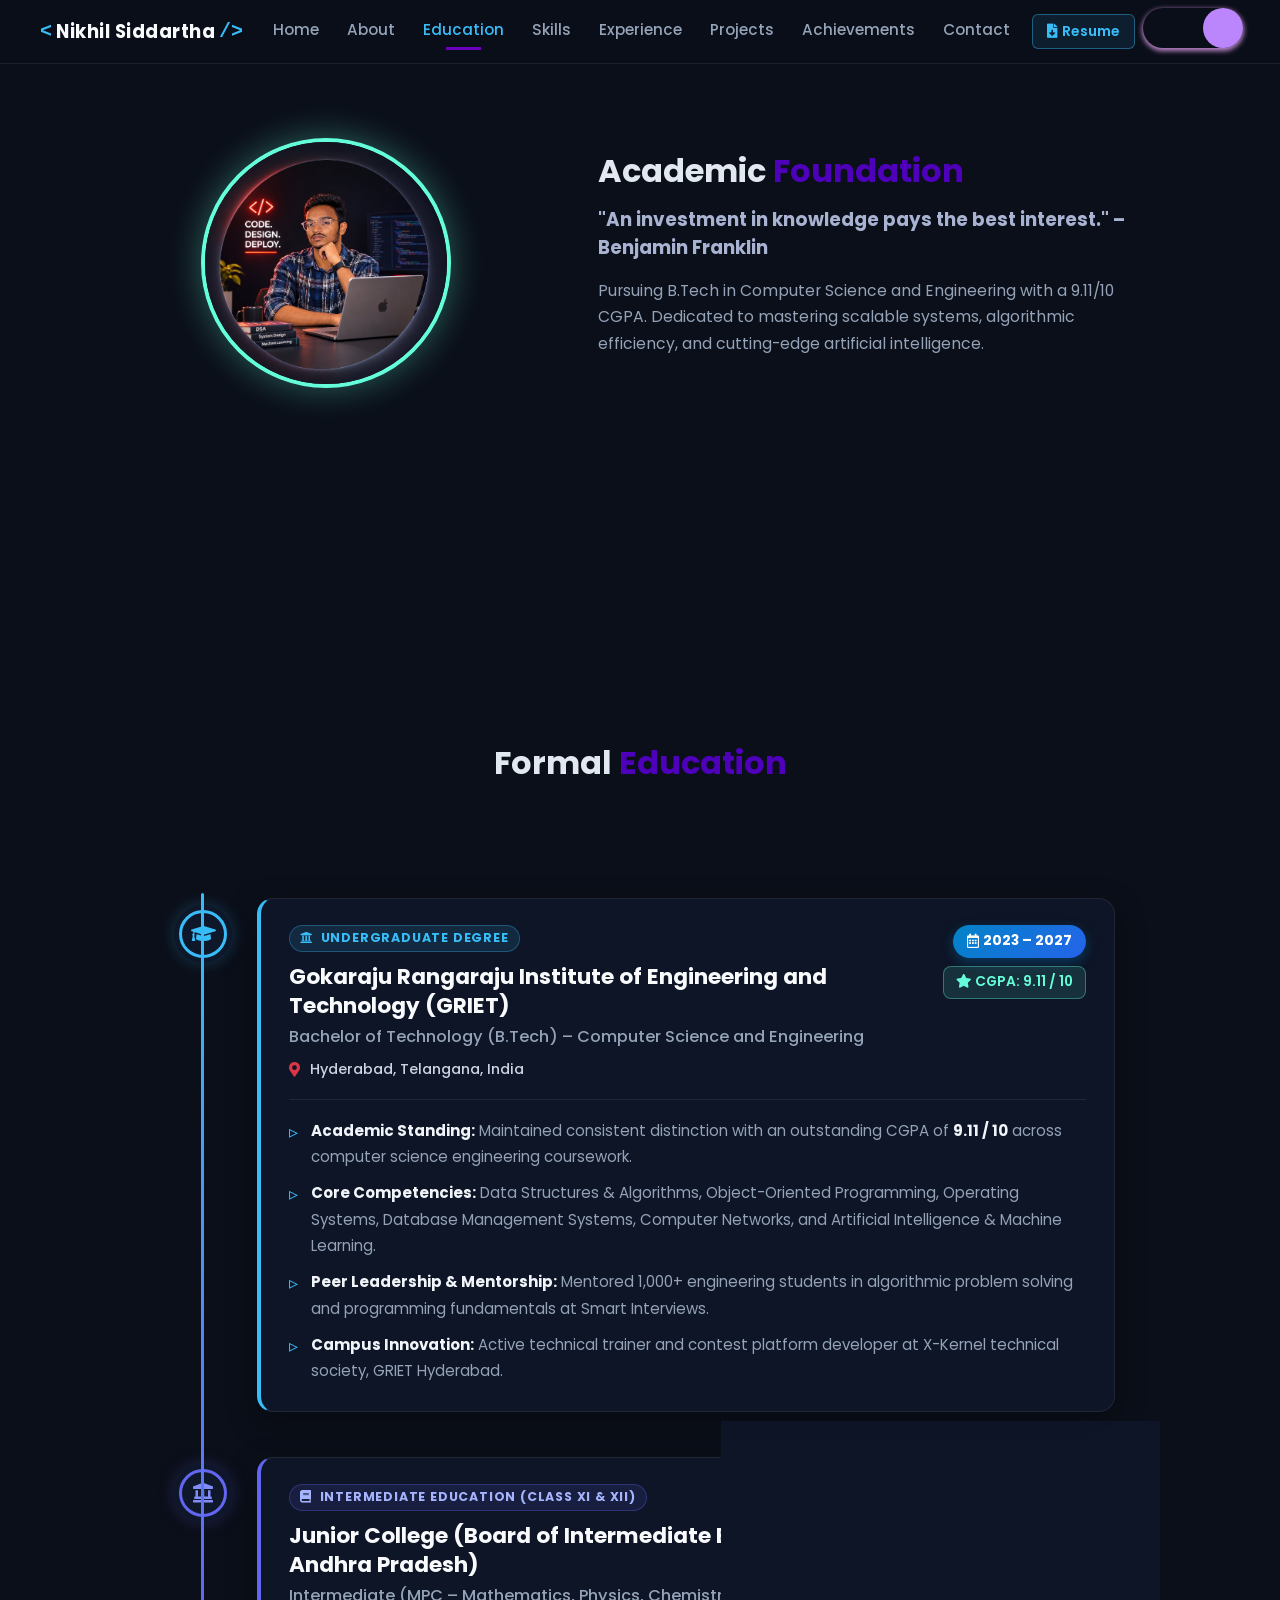
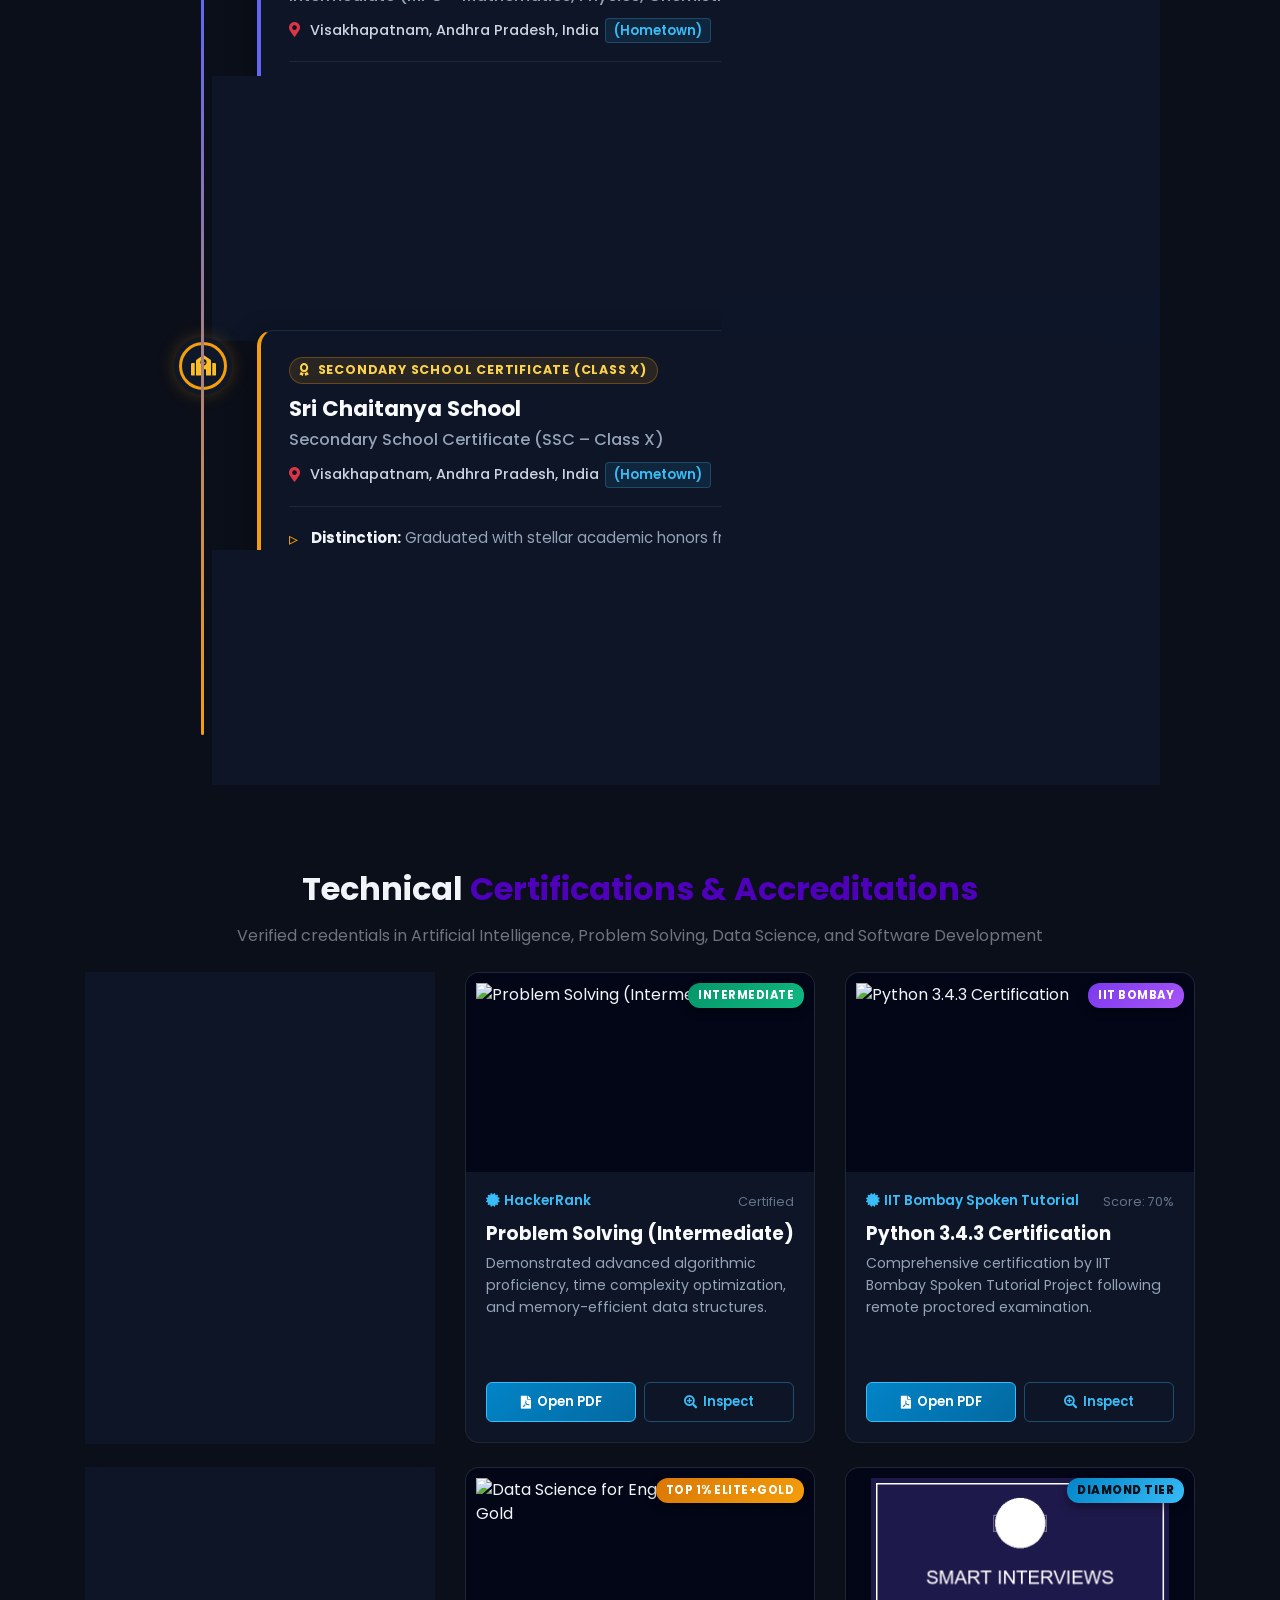
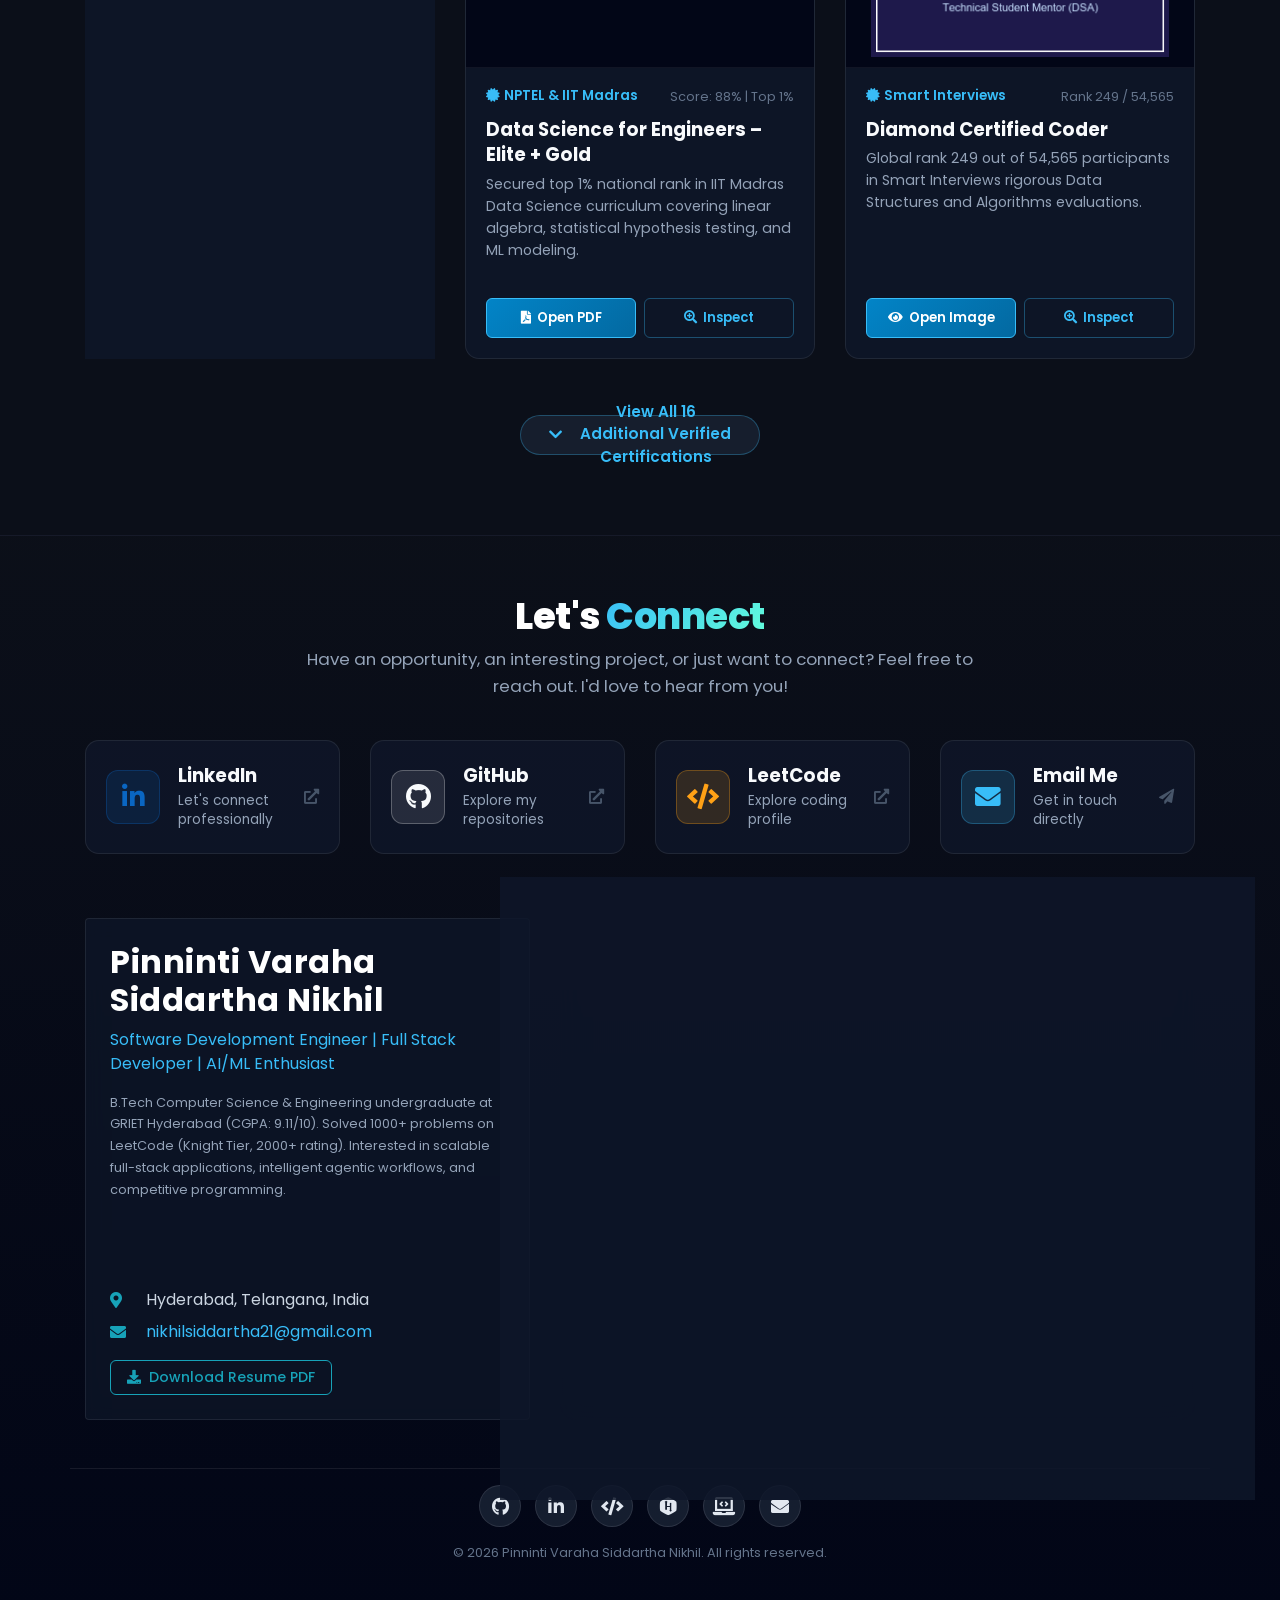
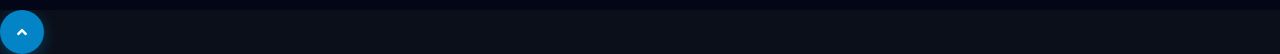
==== education.html @ c98018a6 "Deploy latest portfolio updates: education timeline, certificates, cursor and responsive improvement" ====
<!DOCTYPE html>
<html lang="en" light-mode="dark">

<head>
    <title>Nikhil Siddartha | Education & Certifications</title>
    <meta charset="UTF-8">
    <meta name="viewport" content="width=device-width, initial-scale=1.0">
    <meta name="keywords" content="Nikhil Siddartha, Pinninti Varaha Siddartha Nikhil, GRIET Hyderabad, B.Tech CSE, 9.11 CGPA, Computer Science Engineering, Certifications, Agentic AI, HackerRank" />
    <meta name="description" content="Academic background and technical certifications of Pinninti Varaha Siddartha Nikhil - B.Tech in CSE at GRIET Hyderabad (CGPA 9.11/10) with credentials in Agentic AI, Data Science, and Problem Solving." />

    <!-- Robot.txt -->
    <meta name="robots" content="index,follow" />
    <meta name="Googlebot" content="index,follow" />
    <meta name="AdsBot-Google" content="index,follow" />

    <meta property="og:site_name" content="Nikhil Siddartha Portfolio">
    <meta property="og:title" content="Nikhil Siddartha | Education & Certifications">
    <meta property="og:description" content="B.Tech in CSE from GRIET Hyderabad with 9.11/10 CGPA and verified industry certifications.">
    <meta property="og:type" content="website">

    <meta name="application-name" content="Nikhil Siddartha Portfolio" />
    <meta name="apple-mobile-web-app-title" content="Nikhil Siddartha" />
    <link rel="stylesheet" href="https://maxcdn.bootstrapcdn.com/bootstrap/4.5.0/css/bootstrap.min.css" />

    <!--For Dark/Light mode Toggle-->
    <script src="https://code.iconify.design/1/1.0.4/iconify.min.js"></script>

    <link href="https://fonts.googleapis.com/css2?family=Poppins:wght@300;400;500;600;700&display=swap" rel="stylesheet">
    <link rel="stylesheet" href="https://cdnjs.cloudflare.com/ajax/libs/animate.css/4.0.0/animate.min.css" />
    <link href="https://unpkg.com/aos@2.3.1/dist/aos.css" rel="stylesheet">
    <link rel="stylesheet" href="assets/css/hover-min.css">
    <script src="https://code.iconify.design/1/1.0.7/iconify.min.js"></script>
    <link rel="stylesheet" href="assets/css/preloader.css">
    <link rel="stylesheet" href="assets/css/education.css" />
    <link rel="stylesheet" href="assets/css/achievements-certifications.css" />
    <link rel="stylesheet" href="assets/css/contact.css">
    <link rel="stylesheet" type="text/css" href="assets/css/style.css" />
    <link rel="stylesheet" href="assets/css/cursor.css">
    <link rel="stylesheet" href="https://cdnjs.cloudflare.com/ajax/libs/font-awesome/5.15.1/css/all.min.css" />
    <link id='favicon' rel="shortcut icon" href="assets/images/favicon.png" type="image/x-png">
    <script defer src="./assets/js/dynamicTitle.js"></script>
</head>

<body class="no-scroll-preload">
    <!-- loader -->
    <div class="loader-container">
        <div class="atom">
            <div class="electron"></div>
            <div class="electron-alpha"></div>
            <div class="electron-omega"></div>
        </div>
    </div>

    <!--Dynamic Nav Bar via assets/js/config.js"></script>
    <script src="assets/js/app.js-->

    <!--Header Section-->
    <div class="container pt-5" style="width: 100%; min-height: 80%;">
        <section style="height: auto; min-height: 70vh; padding-top: 4rem;">
            <div class="container-fluid px-3 pt-4">
                <div class="row align-items-center mx-auto">
                    <div class="godown col-md-5 text-center mb-4 mb-md-0">
                        <img src="assets/images/nikhil_profile.jpg" alt="Nikhil Siddartha" style="width: 250px; height: 250px; object-fit: cover; border-radius: 50%; border: 4px solid #64ffda; box-shadow: 0 0 35px rgba(100, 255, 218, 0.35);">
                    </div>
                    <div class="px-md-5 p-3 col-md-7 d-flex flex-column align-items-center align-items-md-start justify-content-center animate__animated animate__zoomIn animate__delay-1s">
                        <h2 class="dropdown1 main-heading mb-0 education_head">Academic <span class="edu_background">Foundation</span></h2>
                        <p class="dropdown2 pre-heading font-weight-bolder animate__animated animate__fadeInUp animate__delay-2s mt-3" style="color: #a8b2d1; font-size: 1.15rem;">
                            "An investment in knowledge pays the best interest." – Benjamin Franklin
                        </p>
                        <p style="color: #94a3b8; font-size: 0.98rem; line-height: 1.7;">
                            Pursuing B.Tech in Computer Science and Engineering with a 9.11/10 CGPA. Dedicated to mastering scalable systems, algorithmic efficiency, and cutting-edge artificial intelligence.
                        </p>
                    </div>
                </div>
            </div>
        </section>
    </div>

    <!-- Education Section  -->
    <section class="s2 pt-4">
        <div class="container-sm edSection">
            <div class="container text-center mb-5">
                <h1 class="head" data-aos="fade-up" data-aos-delay="200">Formal <span class="edu_background">Education</span></h1>
            </div>
        </div>
    </section>

    <!--Education Timeline-->
    <section class="timeline-section-clean py-5">
        <div class="container">
            <div class="timeline-wrapper">

                <!-- Timeline Item 1: Undergraduate Education (GRIET) -->
                <div class="edu-timeline-card js--fadeInLeft" data-aos="fade-up" data-aos-delay="100">
                    <div class="edu-card-icon-node">
                        <i class="fas fa-graduation-cap"></i>
                    </div>
                    <div class="edu-card-box border-griet">
                        <div class="edu-card-header">
                            <div class="edu-institution-info">
                                <span class="edu-category-tag tag-btech"><i class="fas fa-university mr-1"></i> Undergraduate Degree</span>
                                <h3 class="edu-institution-title">Gokaraju Rangaraju Institute of Engineering and Technology (GRIET)</h3>
                                <h5 class="edu-degree-title">Bachelor of Technology (B.Tech) – Computer Science and Engineering</h5>
                                <div class="edu-location-meta">
                                    <i class="fas fa-map-marker-alt text-danger mr-1"></i> Hyderabad, Telangana, India
                                </div>
                            </div>
                            <div class="edu-badge-date-group">
                                <span class="edu-date-pill date-btech"><i class="far fa-calendar-alt mr-1"></i> 2023 – 2027</span>
                                <span class="edu-metric-pill metric-cgpa"><i class="fas fa-star mr-1"></i> CGPA: 9.11 / 10</span>
                            </div>
                        </div>
                        <div class="edu-card-body">
                            <ul class="edu-bullets">
                                <li><strong>Academic Standing:</strong> Maintained consistent distinction with an outstanding CGPA of <strong>9.11 / 10</strong> across computer science engineering coursework.</li>
                                <li><strong>Core Competencies:</strong> Data Structures & Algorithms, Object-Oriented Programming, Operating Systems, Database Management Systems, Computer Networks, and Artificial Intelligence & Machine Learning.</li>
                                <li><strong>Peer Leadership & Mentorship:</strong> Mentored 1,000+ engineering students in algorithmic problem solving and programming fundamentals at Smart Interviews.</li>
                                <li><strong>Campus Innovation:</strong> Active technical trainer and contest platform developer at X-Kernel technical society, GRIET Hyderabad.</li>
                            </ul>
                        </div>
                    </div>
                </div>

                <!-- Timeline Item 2: Intermediate Education (MPC) -->
                <div class="edu-timeline-card js--fadeInRight" data-aos="fade-up" data-aos-delay="200">
                    <div class="edu-card-icon-node node-inter">
                        <i class="fas fa-landmark"></i>
                    </div>
                    <div class="edu-card-box border-inter">
                        <div class="edu-card-header">
                            <div class="edu-institution-info">
                                <span class="edu-category-tag tag-inter"><i class="fas fa-book mr-1"></i> Intermediate Education (Class XI & XII)</span>
                                <h3 class="edu-institution-title">Junior College (Board of Intermediate Education, Andhra Pradesh)</h3>
                                <h5 class="edu-degree-title">Intermediate (MPC – Mathematics, Physics, Chemistry)</h5>
                                <div class="edu-location-meta">
                                    <i class="fas fa-map-marker-alt text-danger mr-1"></i> Visakhapatnam, Andhra Pradesh, India <span class="hometown-tag">(Hometown)</span>
                                </div>
                            </div>
                            <div class="edu-badge-date-group">
                                <span class="edu-date-pill date-inter"><i class="far fa-calendar-alt mr-1"></i> 2021 – 2023</span>
                                <span class="edu-metric-pill metric-marks"><i class="fas fa-award mr-1"></i> Marks: 972 / 1000 (97.2%)</span>
                                <span class="edu-metric-pill metric-eamcet"><i class="fas fa-medal mr-1"></i> EAMCET Rank: 5757</span>
                            </div>
                        </div>
                        <div class="edu-card-body">
                            <ul class="edu-bullets">
                                <li><strong>Academic Excellence:</strong> Secured an exceptional score of <strong>972 / 1000 (97.2%)</strong> in the MPC stream under the Board of Intermediate Education, Andhra Pradesh in Visakhapatnam.</li>
                                <li><strong>Competitive Entrance Rank:</strong> Achieved an outstanding statewide entrance rank of <strong>5757 in EAMCET</strong> among hundreds of thousands of engineering aspirants.</li>
                                <li><strong>Analytical Foundation:</strong> Rigorous mastery of advanced differential & integral calculus, coordinate geometry, classical mechanics, and electromagnetism.</li>
                            </ul>
                        </div>
                    </div>
                </div>

                <!-- Timeline Item 3: Secondary Education (Sri Chaitanya School) -->
                <div class="edu-timeline-card js--fadeInLeft" data-aos="fade-up" data-aos-delay="300">
                    <div class="edu-card-icon-node node-ssc">
                        <i class="fas fa-school"></i>
                    </div>
                    <div class="edu-card-box border-ssc">
                        <div class="edu-card-header">
                            <div class="edu-institution-info">
                                <span class="edu-category-tag tag-ssc"><i class="fas fa-award mr-1"></i> Secondary School Certificate (Class X)</span>
                                <h3 class="edu-institution-title">Sri Chaitanya School</h3>
                                <h5 class="edu-degree-title">Secondary School Certificate (SSC – Class X)</h5>
                                <div class="edu-location-meta">
                                    <i class="fas fa-map-marker-alt text-danger mr-1"></i> Visakhapatnam, Andhra Pradesh, India <span class="hometown-tag">(Hometown)</span>
                                </div>
                            </div>
                            <div class="edu-badge-date-group">
                                <span class="edu-date-pill date-ssc"><i class="far fa-calendar-alt mr-1"></i> 2020 – 2021</span>
                                <span class="edu-metric-pill metric-ssc"><i class="fas fa-star mr-1"></i> Marks: 597 / 600 (99.5%)</span>
                            </div>
                        </div>
                        <div class="edu-card-body">
                            <ul class="edu-bullets">
                                <li><strong>Distinction:</strong> Graduated with stellar academic honors from Sri Chaitanya School in Visakhapatnam, securing <strong>597 / 600 (99.5%)</strong>.</li>
                                <li><strong>Foundational Training:</strong> Built an early foundation in analytical problem-solving, advanced mathematics, physics, and science competitions.</li>
                                <li><strong>Co-curriculars:</strong> Active participation in mathematics talent tests, school science exhibitions, and academic quizzes.</li>
                            </ul>
                        </div>
                    </div>
                </div>

            </div>
        </div>
    </section>

    <!--Verified Certifications & Accreditations Section-->
    <div id="mooc" class="container pt-5 pb-5 achievements-certifications-wrapper">
        <h2 class="text-center pb-2 pt-4 font-weight-bold" data-aos="fade-up" data-aos-delay="200" style="color: #f1f5f9;">
            Technical <span class="edu_background">Certifications & Accreditations</span>
        </h2>
        <p class="text-center text-muted mb-4" data-aos="fade-up" data-aos-delay="300">
            Verified credentials in Artificial Intelligence, Problem Solving, Data Science, and Software Development
        </p>

        <!-- Featured 6 Certifications Grid -->
        <div class="row" id="featuredCertificationsGrid">
            <!-- Dynamically populated from assets/js/achievements-certifications.js -->
        </div>

        <!-- Additional Certifications Expandable Section -->
        <section id="additionalCertificationsSection" class="mt-4">
            <div class="expandable-toggle-wrapper">
                <button type="button" id="toggleAdditionalCertsBtn" class="btn-toggle-expand" onclick="toggleAdditionalCerts()">
                    <i class="fas fa-chevron-down mr-2"></i> View All 16 Additional Verified Certifications
                </button>
            </div>

            <div id="additionalCertsCollapse" class="additional-certs-collapse">
                <div class="row pt-3" id="additionalCertificationsGrid">
                    <!-- Dynamically populated from assets/js/achievements-certifications.js -->
                </div>
            </div>
        </section>
    </div>

    <!-- Certificate Inspection Modal Lightbox -->
    <div id="certInspectionModal" class="cert-modal-backdrop" role="dialog" aria-modal="true" aria-labelledby="certModalTitle">
        <div class="cert-modal-box">
            <div class="cert-modal-header">
                <h5 id="certModalTitle">Certificate Inspection</h5>
                <button type="button" class="cert-modal-close" onclick="closeCertModal()" aria-label="Close modal">&times;</button>
            </div>
            <div class="cert-modal-body">
                <img id="certModalImage" src="" alt="Certificate Preview">
            </div>
            <div class="cert-modal-footer">
                <span id="certModalMeta" class="cert-modal-footer-meta">High-Resolution Document</span>
                <div class="d-flex" style="gap: 10px;">
                    <a id="certModalNewTabBtn" href="" target="_blank" rel="noopener noreferrer" class="btn btn-sm btn-outline-info font-weight-bold" style="border-radius: 6px;">
                        <i class="fas fa-external-link-alt mr-1"></i> Open Original in New Tab
                    </a>
                    <a id="certModalDownloadBtn" href="" class="btn btn-sm btn-info font-weight-bold" style="border-radius: 6px; background: #0284c7; border: none;">
                        <i class="fas fa-download mr-1"></i> Download Original
                    </a>
                </div>
            </div>
        </div>
    </div>

    <!--Cursor-->
    <div class="cursor-dot-outline"></div>
    <div class="cursor-dot"></div>
    <!-- Dynamic footer section via assets/js/config.js"></script>
    <script src="assets/js/app.js -->

    <!-- Scripts -->
    <script src="https://code.jquery.com/jquery-3.5.1.min.js" crossorigin="anonymous"></script>
    <script src="assets/js/config.js"></script>
    <script src="assets/js/app.js"></script>
    <script src="assets/js/cursor.js"></script>
    <script src="https://cdnjs.cloudflare.com/ajax/libs/popper.js/1.12.9/umd/popper.min.js" crossorigin="anonymous"></script>
    <script src="https://maxcdn.bootstrapcdn.com/bootstrap/4.0.0/js/bootstrap.min.js" crossorigin="anonymous"></script>
    <script src="https://unpkg.com/aos@2.3.1/dist/aos.js"></script>
    <script src="https://unpkg.com/scrollreveal"></script>
    <script type="text/javascript" src="./assets/js/education.js"></script>
    <script type="text/javascript" src="./assets/js/achievements-certifications.js"></script>
</body>

</html>
---- assets/css/preloader.css ----
/* preloader */
.no-scroll-preload {
    overflow: hidden;
    height: auto;
}

:root {
    --atom-size: 400px;
    --atom-color-hex: #0d00ff;
    --atom-color-rgb: 217,217,217;
    --nucleus-size: calc(var(--atom-size) / 5);
    --electron-color-hex: #36C5F0;
    --electron-size : calc(var(--atom-size) / 25);
    --electron-orbit-size : calc(var(--atom-size) / 2.5);
    --electron-speed : 1.2s;
    --electron-speed-alpha : 1s;
    --electron-speed-omega : .8s;
}

.loader-container {
  position: fixed;
  top: 0;
  left: 0;
  background-color: #202124;
  height: 100%;
  width: 100%;
  display: flex;
  justify-content: center;
  align-items: center;
  z-index: 999999;
  color: white;
}

/* Atom */
.atom {
  position: relative;
  justify-content: center;
  align-items: center;
  width: var(--atom-size);
  height: var(--atom-size);
  animation: 8s atom infinite cubic-bezier(1, .25, 0, .75);
}
@keyframes atom{
  0% {    
    transform: rotate(0deg) scale(1); 
  }
  12.5% { 
    transform: rotate(-45deg) scale(.9); 
  }
  25% {   
    transform: rotate(-90deg) scale(1); 
  }
  37.5% { 
    transform: rotate(-135deg) scale(.9); 
  }
  50% {   
    transform: rotate(-180deg) scale(1); 
  }
  62.5% { 
    transform: rotate(-225deg) scale(.9); 
  }
  75% {   
    transform: rotate(-270deg) scale(1); 
  }
  87.5% { 
    transform: rotate(-315deg) scale(.9); 
  }
  100% {  
    transform: rotate(-360deg) scale(1); 
  }
}

/* Nucleus */
.atom::before {
    content: '';
    display: block;
    position: absolute;
    top: 50%;
    left: 50%;
    width: var(--nucleus-size);
    height: var(--nucleus-size);
    margin-top: calc(var(--nucleus-size) / -2);
    margin-left: calc(var(--nucleus-size) / -2);
    background: var(--electron-color-hex); /* var(--atom-color-hex); */
    border-radius: 100%;
    box-shadow: 0 0 3px 0 var(--atom-color-hex);
    animation: 3s nucleus infinite cubic-bezier(.65, 0, .35, 1);
}
@keyframes nucleus {
    0% { transform: scale(1); }
    25% { transform: scale(.9); }
    50% { transform: scale(1); }
    75% { transform: scale(.85); }
    100% { transform: scale(1); }
}

/* Electron Orbit */
.atom > [class^="electron"] {
    border-top: solid rgba(var(--atom-color-rgb), .5) 1px;
    border-right: solid rgba(var(--atom-color-rgb), .35) 2px;
    border-bottom: solid rgba(var(--atom-color-rgb), .2) 4px;
    border-left: solid rgba(var(--atom-color-rgb), 0) 2px;
    border-radius: 100%;
    width: 100%;
    height: var(--electron-orbit-size);
    position: absolute;
    top: 50%;
    margin-top: calc(var(--electron-orbit-size) / -2);
    animation: var(--electron-speed) electron-orbit infinite linear;
}
.atom > .electron-alpha {
    transform: rotate(60deg);
    animation: var(--electron-speed-alpha) electron-orbit infinite linear;
}
.atom > .electron-omega {
    transform: rotate(-60deg);
    animation: var(--electron-speed-omega) electron-orbit infinite linear;
}
@keyframes electron-orbit {
    0% {
        border-top: solid rgba(var(--atom-color-rgb), 1) 5px;
        border-right: solid rgba(var(--atom-color-rgb), 1) 7px;
        border-bottom: solid rgba(var(--atom-color-rgb), .2) 10px;
        border-left: solid rgba(var(--atom-color-rgb), 0) 10px;
    }
    25% {
        border-top: solid rgba(var(--atom-color-rgb), .35) 5px;
        border-right: solid rgba(var(--atom-color-rgb), .2) 7px;
        border-bottom: solid rgba(var(--atom-color-rgb), 0) 10px;
        border-left: solid rgba(var(--atom-color-rgb), .5) 10px;
    }
    50% {
        border-top: solid rgba(var(--atom-color-rgb), .2) 5px;
        border-right: solid rgba(var(--atom-color-rgb), 0) 7px;
        border-bottom: solid rgba(var(--atom-color-rgb), .5) 10px;
        border-left: solid rgba(var(--atom-color-rgb), .35) 10px;
    }
    75% {
        border-top: solid rgba(var(--atom-color-rgb), 0) 5px;
        border-right: solid rgba(var(--atom-color-rgb), .5) 7px;
        border-bottom: solid rgba(var(--atom-color-rgb), .35) 10px;
        border-left: solid rgba(var(--atom-color-rgb), .2) 10px;
    }
    100% {
        border-top: solid rgba(var(--atom-color-rgb), 1) 5px;
        border-right: solid rgba(var(--atom-color-rgb), 1) 7px;
        border-bottom: solid rgba(var(--atom-color-rgb), 1) 10px;
        border-left: solid rgba(var(--atom-color-rgb), 1) 10px;
    }
}

/* Electron Unit */
.atom [class^="electron"]::after {
    content: '';
    display: block;
    width: var(--electron-size);
    height: var(--electron-size);
    border-radius: 50%;
    margin-top: calc(var(--electron-size) / -2);
    position: absolute;
    top: 50%;
    left: calc(var(--electron-size) / -1);
    transform: scale(1);
    animation: calc(var(--electron-speed) * 2) electron infinite ease-in-out;
}

.atom .electron::after { background: #ECB22E;}
.atom .electron-alpha::after { 
    animation: calc(var(--electron-speed-alpha) * 2) electron infinite ease-in-out; 
    background: #E01E5A;
  }
.atom .electron-omega::after { 
    animation: calc(var(--electron-speed-omega) * 2) electron infinite ease-in-out; 
    background: #2EB67D;
  }
@keyframes electron {
    0% {
        left: calc(var(--electron-size) / -1);
        transform: scale(1);
    }
    12.5% {
        top: 100%;
        transform: scale(1.5);
    }
    25% {
        left: 100%;
        transform: scale(1);
    }
    37.5% {
        top: 0%;
        transform: scale(.25);
    }
    50% {
        left: calc(var(--electron-size) / -1);
        transform: scale(1);
    }
    62.5% {
        top: 100%;
        transform: scale(1.5);
    }
    75% {
        left: 100%;
        transform: scale(1);
    }
    87.5% {
        top: 0%;
        transform: scale(.25);
    }
    100% {
        left: calc(var(--electron-size) / -1);
        transform: scale(1);
    }
}

@keyframes fadeInAnimation {
	0% {
		opacity: 0;
	}
	100% {
		opacity: 1;
	}
}

.disappear {
  animation: vanish 1s forwards;
}

@keyframes vanish {
  100% {
    opacity: 1;
    visibility: hidden;
  }
}
---- assets/css/education.css ----
@import url(./style.css);

/* Dark and Light theme */

*{
  margin: 0;
  padding: 0;
  box-sizing: border-box;
  font-family: "Poppins", sans-serif;
}

html[light-mode="light"] {
  --bg1-color: white;
  --shadow: 0 4px 8px 0 rgba(0, 0, 0, 0.2);
  --border: 1px solid #ecf0f3;
  --meta-col: #444;
  --head-col: black;
  --tint-col: #ecf0f3;
}

html[light-mode="dark"] {
  --bg1-color: #272727;
  --shadow: 0 4px 8px 0 rgba(104, 102, 102, 0.2);
  --border: none;
  --meta-col: rgb(155, 149, 149);
  --head-col: #fff;
  --tint-col: #ecf0f3be;
}

html {
  overflow-x: hidden;
  scroll-behavior: smooth;
}

.education_head {
  font-weight: bold;
}

/*color of education page heading*/

.edu_background {
  color: #4e00bb;
}

/* -----Education Section Responsive Clean----- */

@media (max-width: 767px) {
  .dropdown1,
  .dropdown2,
  .godown {
    position: static;
    text-align: center;
    padding: 0;
  }
  .edSection {
    margin-top: 20px;
  }
}

.sect {
  height: auto;
  max-width: 120%;
  background-size: cover;
  background-position: center center;
  object-fit: fill;
}

.s2 {
  overflow-x: hidden;
}

.s2 .head {
  font-size: 2rem;
  font-weight: bold;
} 

/*properties for online accreditaions(MOOCS) heading*/

.h4,
h4 {
  font-weight: bold;
  font-size: 2rem;
  margin-bottom: 2.5rem;
}

.s2 h4 {
  margin-bottom: 1.2rem;
}

.qual {
  margin-bottom: 2rem;
  color: var(--meta-col);
}

.s2 p {
  margin-top: -0.5rem;
  font-weight: 450;
  font-size: 2.5vh;
}
.card {
  background-color: var(--bg1-color);
}
.s2 .card img {
  height: 90%;
  width: 90%;
}
.s2 .card,
.s2 img {
  border-radius: 3rem;
}

.card .row {
  color: black;
}
.s2 h4,
p {
  color: var(--head-col);
}
@media only screen and (max-width: 767px) {
  .edSection {
    margin-top: 20px;
  }
}
@media only screen and (max-width: 600px) {
  .edSection {
    margin-top: 15px;
  }
}
/* Card Hover Effect */
.mooc-title {
  color: var(--head-col);
}
.content {
  position: relative;
  width: 100%;
  padding: 10px;
  margin: auto;
  overflow: hidden;
  height: 75%;
}
.content .content-overlay {
  background: rgba(0, 0, 0, 0.7);
  position: absolute;
  height: 99%;
  width: 100%;
  left: 0;
  top: 0;
  bottom: 0;
  right: 0;
  opacity: 0;
  -webkit-transition: all 0.4s ease-in-out 0s;
  -moz-transition: all 0.4s ease-in-out 0s;
  transition: all 0.4s ease-in-out 0s;
}
.content:hover .content-overlay {
  opacity: 0.8;
}
.content-details {
  position: absolute;
  text-align: center;
  width: 100%;
  left: 50%;
  top: 50%;
  opacity: 0;
  -webkit-transform: translate(-50%, -50%);
  -moz-transform: translate(-50%, -50%);
  transform: translate(-50%, -50%);
  -webkit-transition: all 0.3s ease-in-out 0s;
  -moz-transition: all 0.3s ease-in-out 0s;
  transition: all 0.3s ease-in-out 0s;
}
.content:hover .content-details {
  left: 50%;
  top: 50%;
  opacity: 1;
  transition: 0.3s ease-in;
}
.fadeIn-bottom {
  top: 80%;
}
#mooc .card {
  border-radius: 5px;
  background: var(--tint-col);
  box-shadow: 0 6px 10px rgba(0, 0, 0, 0.08), 0 0 6px rgba(0, 0, 0, 0.05);
  transition: 0.3s transform cubic-bezier(0.155, 1.105, 0.295, 1.12),
    0.3s box-shadow,
    0.3s -webkit-transform cubic-bezier(0.155, 1.105, 0.295, 1.12);
  cursor: pointer;
  display: flex;
  flex-wrap: wrap;
}
#mooc .card:hover {
  transform: scale(1.05);
  box-shadow: 0 10px 20px rgba(0, 0, 0, 0.12), 0 4px 8px rgba(0, 0, 0, 0.06);
}
#mooc .card-body {
  background-color: var(--bg1-color);
  padding: 1px;
}
/* SVG animation */
#Girl {
  animation: swing ease-in-out 1s infinite alternate;
  transform-origin: center -20px;
  transform-box: fill-box;
  float: left;
  box-shadow: 5px 5px 10px rgba(0, 0, 0, 0.5);
}
@keyframes swing {
  0% {
    transform: rotate(9deg);
  }
  100% {
    transform: rotate(-9deg);
  }
}
#Vector_38 {
  animation: swing ease-in-out 1s infinite alternate;
  transform-origin: center 0px;
  transform-box: fill-box;
  float: left;
}
#Vector_39 {
  animation: swing ease-in-out 1s infinite alternate;
  transform-origin: center 0px;
  transform-box: fill-box;
  float: left;
}
#Vector_40 {
  animation: swing ease-in-out 1s infinite alternate;
  transform-origin: center -20px;
  transform-box: fill-box;
  float: left;
}
#leaf12 {
  -webkit-animation: shake-bottom 9s cubic-bezier(0.455, 0.03, 0.515, 0.955)
    infinite both;
  animation: shake-bottom 9s cubic-bezier(0.455, 0.03, 0.515, 0.955) infinite
    both;
  transform-box: fill-box;
}
#leaf13 {
  -webkit-animation: shake-bottom 8s cubic-bezier(0.455, 0.03, 0.515, 0.955)
    infinite both;
  animation: shake-bottom 8s cubic-bezier(0.455, 0.03, 0.515, 0.955) infinite
    both;
  transform-box: fill-box;
}
#lef14 {
  -webkit-animation: shake-bottom 7.5s cubic-bezier(0.455, 0.03, 0.515, 0.955)
    infinite both;
  animation: shake-bottom 7.5s cubic-bezier(0.455, 0.03, 0.515, 0.955) infinite
    both;
  transform-box: fill-box;
}
#leaf15 {
  -webkit-animation: shake-bottom 7s cubic-bezier(0.455, 0.03, 0.515, 0.955)
    infinite both;
  animation: shake-bottom 7s cubic-bezier(0.455, 0.03, 0.515, 0.955) infinite
    both;
  transform-box: fill-box;
}
#leaf16 {
  -webkit-animation: shake-bottom 6.5s cubic-bezier(0.455, 0.03, 0.515, 0.955)
    infinite both;
  animation: shake-bottom 6.5s cubic-bezier(0.455, 0.03, 0.515, 0.955) infinite
    both;
  transform-box: fill-box;
}
#leaf17 {
  animation: shake-bottom 6s cubic-bezier(0.455, 0.03, 0.515, 0.955) infinite
    both;
  transform-box: fill-box;
}
@-webkit-keyframes shake-bottom {
  0%,
  100% {
    -webkit-transform: rotate(0deg);
    transform: rotate(0deg);
    -webkit-transform-origin: 50% 100%;
    transform-origin: 50% 100%;
  }
  10% {
    -webkit-transform: rotate(2deg);
    transform: rotate(2deg);
  }
  20%,
  40%,
  60% {
    -webkit-transform: rotate(-4deg);
    transform: rotate(-4deg);
  }
  30%,
  50%,
  70% {
    -webkit-transform: rotate(4deg);
    transform: rotate(4deg);
  }
  80% {
    -webkit-transform: rotate(-2deg);
    transform: rotate(-2deg);
  }
  90% {
    -webkit-transform: rotate(2deg);
    transform: rotate(2deg);
  }
}
@keyframes shake-bottom {
  0%,
  100% {
    -webkit-transform: rotate(0deg);
    transform: rotate(0deg);
    -webkit-transform-origin: 50% 100%;
    transform-origin: 50% 100%;
  }
  10% {
    -webkit-transform: rotate(2deg);
    transform: rotate(2deg);
  }
  20%,
  40%,
  60% {
    -webkit-transform: rotate(-4deg);
    transform: rotate(-4deg);
  }
  30%,
  50%,
  70% {
    -webkit-transform: rotate(4deg);
    transform: rotate(4deg);
  }
  80% {
    -webkit-transform: rotate(-2deg);
    transform: rotate(-2deg);
  }
  90% {
    -webkit-transform: rotate(2deg);
    transform: rotate(2deg);
  }
}
/* ==========================================================================
   Modern Vertical Education Timeline Component
   ========================================================================== */

.timeline-section-clean {
  position: relative;
  padding: 30px 0 60px 0;
  width: 100%;
}

.timeline-wrapper {
  position: relative;
  max-width: 950px;
  margin: 0 auto;
  padding: 20px 0;
}

/* Central spine line on desktop */
.timeline-wrapper::before {
  content: "";
  position: absolute;
  top: 15px;
  bottom: 15px;
  left: 36px;
  width: 3px;
  background: linear-gradient(180deg, #38bdf8 0%, #6366f1 50%, #f59e0b 100%);
  border-radius: 4px;
  z-index: 1;
}

/* Timeline card row */
.edu-timeline-card {
  position: relative;
  display: flex;
  align-items: flex-start;
  margin-bottom: 45px;
  width: 100%;
}

.edu-timeline-card:last-child {
  margin-bottom: 0;
}

/* Icon circular node anchored to vertical spine */
.edu-card-icon-node {
  position: relative;
  z-index: 2;
  width: 48px;
  height: 48px;
  min-width: 48px;
  border-radius: 50%;
  background: #0f172a;
  border: 3px solid #38bdf8;
  color: #38bdf8;
  display: flex;
  align-items: center;
  justify-content: center;
  font-size: 1.25rem;
  box-shadow: 0 0 0 5px rgba(15, 23, 42, 0.9), 0 0 20px rgba(56, 189, 248, 0.45);
  margin-left: 14px;
  margin-top: 12px;
  transition: all 0.3s ease;
}

.edu-card-icon-node.node-inter {
  border-color: #6366f1;
  color: #818cf8;
  box-shadow: 0 0 0 5px rgba(15, 23, 42, 0.9), 0 0 20px rgba(99, 102, 241, 0.45);
}

.edu-card-icon-node.node-ssc {
  border-color: #f59e0b;
  color: #fbbf24;
  box-shadow: 0 0 0 5px rgba(15, 23, 42, 0.9), 0 0 20px rgba(245, 158, 11, 0.45);
}

.edu-timeline-card:hover .edu-card-icon-node {
  transform: scale(1.12);
}

/* Card content box */
.edu-card-box {
  position: relative;
  flex: 1;
  margin-left: 30px;
  background: rgba(15, 23, 42, 0.85);
  border: 1px solid rgba(255, 255, 255, 0.08);
  border-radius: 16px;
  padding: 26px 28px;
  backdrop-filter: blur(12px);
  box-shadow: 0 10px 30px rgba(0, 0, 0, 0.35);
  transition: all 0.3s ease;
  overflow: hidden;
}

.edu-card-box:hover {
  transform: translateY(-4px);
  box-shadow: 0 16px 40px rgba(0, 0, 0, 0.5);
}

.edu-card-box.border-griet {
  border-left: 4px solid #38bdf8;
}
.edu-card-box.border-griet:hover {
  border-color: rgba(56, 189, 248, 0.4);
  border-left-color: #38bdf8;
  box-shadow: 0 16px 40px rgba(56, 189, 248, 0.15);
}

.edu-card-box.border-inter {
  border-left: 4px solid #6366f1;
}
.edu-card-box.border-inter:hover {
  border-color: rgba(99, 102, 241, 0.4);
  border-left-color: #6366f1;
  box-shadow: 0 16px 40px rgba(99, 102, 241, 0.15);
}

.edu-card-box.border-ssc {
  border-left: 4px solid #f59e0b;
}
.edu-card-box.border-ssc:hover {
  border-color: rgba(245, 158, 11, 0.4);
  border-left-color: #f59e0b;
  box-shadow: 0 16px 40px rgba(245, 158, 11, 0.15);
}

/* Card Header Flex Layout - clean separation, NO OVERLAP */
.edu-card-header {
  display: flex;
  justify-content: space-between;
  align-items: flex-start;
  flex-wrap: wrap;
  gap: 16px;
  padding-bottom: 18px;
  margin-bottom: 18px;
  border-bottom: 1px solid rgba(255, 255, 255, 0.08);
}

.edu-institution-info {
  flex: 1 1 520px;
}

.edu-category-tag {
  display: inline-block;
  font-size: 0.78rem;
  font-weight: 700;
  text-transform: uppercase;
  letter-spacing: 0.8px;
  padding: 3px 10px;
  border-radius: 20px;
  margin-bottom: 10px;
}

.tag-btech {
  background: rgba(56, 189, 248, 0.12);
  color: #38bdf8;
  border: 1px solid rgba(56, 189, 248, 0.3);
}

.tag-inter {
  background: rgba(99, 102, 241, 0.12);
  color: #a5b4fc;
  border: 1px solid rgba(99, 102, 241, 0.3);
}

.tag-ssc {
  background: rgba(245, 158, 11, 0.12);
  color: #fcd34d;
  border: 1px solid rgba(245, 158, 11, 0.3);
}

.edu-institution-title {
  color: #f8fafc;
  font-size: 1.35rem;
  font-weight: 700;
  line-height: 1.35;
  margin: 0 0 6px 0;
}

.edu-degree-title {
  color: #94a3b8;
  font-size: 1.02rem;
  font-weight: 500;
  line-height: 1.4;
  margin: 0 0 10px 0;
}

.edu-location-meta {
  color: #cbd5e1;
  font-size: 0.9rem;
  font-weight: 500;
  display: flex;
  align-items: center;
  flex-wrap: wrap;
  gap: 6px;
}

.hometown-tag {
  color: #38bdf8;
  font-size: 0.82rem;
  font-weight: 600;
  background: rgba(56, 189, 248, 0.1);
  padding: 2px 8px;
  border-radius: 4px;
  border: 1px solid rgba(56, 189, 248, 0.25);
}

/* Badge + Date Group (always wraps cleanly, never collides) */
.edu-badge-date-group {
  display: flex;
  flex-direction: column;
  align-items: flex-end;
  gap: 8px;
  flex-shrink: 0;
}

.edu-date-pill {
  display: inline-flex;
  align-items: center;
  font-size: 0.86rem;
  font-weight: 700;
  padding: 6px 14px;
  border-radius: 20px;
  color: #ffffff;
  white-space: nowrap;
}

.date-btech {
  background: linear-gradient(135deg, #0284c7, #2563eb);
  box-shadow: 0 4px 12px rgba(2, 132, 199, 0.35);
}

.date-inter {
  background: linear-gradient(135deg, #4f46e5, #7c3aed);
  box-shadow: 0 4px 12px rgba(79, 70, 229, 0.35);
}

.date-ssc {
  background: linear-gradient(135deg, #d97706, #ea580c);
  box-shadow: 0 4px 12px rgba(217, 119, 6, 0.35);
}

.edu-metric-pill {
  display: inline-flex;
  align-items: center;
  font-size: 0.86rem;
  font-weight: 600;
  padding: 5px 12px;
  border-radius: 8px;
  white-space: nowrap;
}

.metric-cgpa {
  background: rgba(100, 255, 218, 0.12);
  color: #64ffda;
  border: 1px solid rgba(100, 255, 218, 0.35);
}

.metric-marks {
  background: rgba(56, 189, 248, 0.12);
  color: #38bdf8;
  border: 1px solid rgba(56, 189, 248, 0.35);
}

.metric-eamcet {
  background: rgba(168, 85, 247, 0.12);
  color: #c084fc;
  border: 1px solid rgba(168, 85, 247, 0.35);
}

.metric-ssc {
  background: rgba(245, 158, 11, 0.12);
  color: #fbbf24;
  border: 1px solid rgba(245, 158, 11, 0.35);
}

/* Card Body & Bullets */
.edu-card-body {
  width: 100%;
}

.edu-bullets {
  list-style: none;
  padding-left: 0;
  margin: 0;
  color: #94a3b8;
  font-size: 0.94rem;
  line-height: 1.75;
}

.edu-bullets li {
  position: relative;
  padding-left: 22px;
  margin-bottom: 10px;
}

.edu-bullets li:last-child {
  margin-bottom: 0;
}

.edu-bullets li::before {
  content: "▹";
  position: absolute;
  left: 0;
  top: 0;
  color: #38bdf8;
  font-size: 1.1rem;
  line-height: 1.6;
}

.border-inter .edu-bullets li::before {
  color: #818cf8;
}

.border-ssc .edu-bullets li::before {
  color: #f59e0b;
}

.edu-bullets strong {
  color: #f1f5f9;
}

/* Mobile & Tablet Responsive Adjustments */
@media (max-width: 768px) {
  .timeline-wrapper::before {
    left: 22px;
  }

  .edu-card-icon-node {
    width: 38px;
    height: 38px;
    min-width: 38px;
    font-size: 1rem;
    margin-left: 4px;
    margin-top: 6px;
  }

  .edu-card-box {
    margin-left: 16px;
    padding: 18px 16px;
    border-radius: 12px;
  }

  .edu-card-header {
    flex-direction: column;
    align-items: flex-start;
    gap: 12px;
    padding-bottom: 14px;
    margin-bottom: 14px;
  }

  .edu-institution-info {
    flex: 1 1 100%;
  }

  .edu-badge-date-group {
    align-items: flex-start;
    flex-direction: row;
    flex-wrap: wrap;
    gap: 8px;
    width: 100%;
  }

  .edu-institution-title {
    font-size: 1.15rem;
  }

  .edu-degree-title {
    font-size: 0.95rem;
  }

  .edu-bullets {
    font-size: 0.88rem;
    line-height: 1.65;
  }
}

@media (max-width: 480px) {
  .timeline-wrapper::before {
    display: none;
  }

  .edu-timeline-card {
    flex-direction: column;
    align-items: stretch;
    margin-bottom: 30px;
  }

  .edu-card-icon-node {
    margin-left: 0;
    margin-bottom: 10px;
  }

  .edu-card-box {
    margin-left: 0;
    padding: 16px 14px;
  }
}
---- assets/css/achievements-certifications.css ----
/* ==========================================================================
   Achievements & Certifications Premium Showcase Styling
   ========================================================================== */

/* Main Section Wrapper */
.achievements-certifications-wrapper {
  color: #f1f5f9;
  font-family: 'Poppins', sans-serif;
  position: relative;
  z-index: 2;
}

/* Section Header */
.section-main-title {
  font-size: 2.25rem;
  font-weight: 800;
  color: #ffffff;
  letter-spacing: -0.5px;
  margin-bottom: 0.5rem;
}

.section-main-title .highlight-accent {
  background: linear-gradient(135deg, #38bdf8 0%, #64ffda 100%);
  -webkit-background-clip: text;
  -webkit-text-fill-color: transparent;
}

.section-main-subtitle {
  color: #94a3b8;
  font-size: 1rem;
  max-width: 680px;
  margin: 0 auto 2rem auto;
  line-height: 1.6;
}

/* Category Filter Pills */
.filter-pills-container {
  display: flex;
  flex-wrap: wrap;
  justify-content: center;
  gap: 10px;
  margin-bottom: 2.5rem;
}

.filter-btn {
  background: rgba(15, 23, 42, 0.7);
  border: 1px solid rgba(56, 189, 248, 0.2);
  color: #94a3b8;
  padding: 8px 18px;
  border-radius: 24px;
  font-size: 0.88rem;
  font-weight: 500;
  transition: all 0.25s cubic-bezier(0.4, 0, 0.2, 1);
  cursor: pointer;
  outline: none !important;
  display: inline-flex;
  align-items: center;
  gap: 6px;
}

.filter-btn:hover {
  color: #38bdf8;
  border-color: rgba(56, 189, 248, 0.5);
  background: rgba(56, 189, 248, 0.08);
  transform: translateY(-2px);
}

.filter-btn.active {
  background: linear-gradient(135deg, #0284c7 0%, #0369a1 100%);
  color: #ffffff;
  border-color: #38bdf8;
  box-shadow: 0 4px 14px rgba(2, 132, 199, 0.35);
}

/* Subsection Divider & Title */
.subsection-header {
  display: flex;
  align-items: center;
  gap: 12px;
  margin: 2.5rem 0 1.5rem 0;
  padding-bottom: 0.75rem;
  border-bottom: 1px solid rgba(255, 255, 255, 0.07);
}

.subsection-header i {
  color: #38bdf8;
  font-size: 1.25rem;
}

.subsection-header h3 {
  font-size: 1.45rem;
  font-weight: 700;
  color: #f8fafc;
  margin: 0;
}

.subsection-header .badge-count {
  background: rgba(56, 189, 248, 0.15);
  color: #38bdf8;
  border: 1px solid rgba(56, 189, 248, 0.3);
  font-size: 0.75rem;
  padding: 3px 8px;
  border-radius: 12px;
  font-weight: 600;
}

/* Premium Card Base */
.premium-card {
  background: rgba(15, 23, 42, 0.85);
  border: 1px solid rgba(255, 255, 255, 0.08);
  border-radius: 14px;
  overflow: hidden;
  display: flex;
  flex-direction: column;
  height: 100%;
  transition: all 0.3s cubic-bezier(0.4, 0, 0.2, 1);
  position: relative;
  backdrop-filter: blur(8px);
}

.premium-card:hover {
  transform: translateY(-6px);
  border-color: rgba(56, 189, 248, 0.45);
  box-shadow: 0 14px 30px rgba(0, 0, 0, 0.45), 0 0 20px rgba(56, 189, 248, 0.12);
}

/* Card Visual Media Wrapper */
.card-media-wrapper {
  position: relative;
  width: 100%;
  height: 200px;
  background: #020617;
  overflow: hidden;
  display: flex;
  align-items: center;
  justify-content: center;
  cursor: pointer;
  border-bottom: 1px solid rgba(255, 255, 255, 0.06);
}

.card-media-wrapper img {
  width: 100%;
  height: 100%;
  object-fit: contain;
  padding: 10px;
  transition: transform 0.4s ease;
}

.premium-card:hover .card-media-wrapper img {
  transform: scale(1.05);
}

/* Badge overlay on media */
.media-badge-pill {
  position: absolute;
  top: 10px;
  right: 10px;
  padding: 4px 10px;
  border-radius: 12px;
  font-size: 0.72rem;
  font-weight: 700;
  text-transform: uppercase;
  letter-spacing: 0.5px;
  box-shadow: 0 4px 10px rgba(0, 0, 0, 0.4);
  z-index: 2;
}

.badge-gold {
  background: linear-gradient(135deg, #d97706, #f59e0b);
  color: #ffffff;
}

.badge-cyan {
  background: linear-gradient(135deg, #0284c7, #38bdf8);
  color: #041019;
  font-weight: 800;
}

.badge-purple {
  background: linear-gradient(135deg, #7c3aed, #a855f7);
  color: #ffffff;
}

.badge-green {
  background: linear-gradient(135deg, #059669, #10b981);
  color: #ffffff;
}

.badge-orange {
  background: linear-gradient(135deg, #ea580c, #f97316);
  color: #ffffff;
}

/* Card Body */
.card-details-body {
  padding: 18px 20px 20px 20px;
  display: flex;
  flex-direction: column;
  flex-grow: 1;
  justify-content: space-between;
}

.card-details-header h5 {
  color: #f8fafc;
  font-size: 1.15rem;
  font-weight: 700;
  line-height: 1.4;
  margin-bottom: 6px;
}

.card-issuer-row {
  display: flex;
  align-items: center;
  justify-content: space-between;
  margin-bottom: 10px;
  font-size: 0.85rem;
}

.card-issuer-name {
  color: #38bdf8;
  font-weight: 600;
}

.card-year-meta {
  color: #64748b;
  font-size: 0.8rem;
}

.card-description-text {
  color: #94a3b8;
  font-size: 0.88rem;
  line-height: 1.55;
  margin-bottom: 16px;
}

/* Highlight metrics banner inside card */
.highlight-metric-banner {
  background: rgba(30, 41, 59, 0.6);
  border: 1px solid rgba(56, 189, 248, 0.15);
  border-radius: 8px;
  padding: 8px 12px;
  margin-bottom: 14px;
  display: flex;
  align-items: center;
  justify-content: space-between;
}

.highlight-metric-banner .metric-label {
  color: #94a3b8;
  font-size: 0.78rem;
  text-transform: uppercase;
  letter-spacing: 0.5px;
}

.highlight-metric-banner .metric-value {
  color: #64ffda;
  font-weight: 700;
  font-size: 0.92rem;
}

/* Card Action Button */
.card-action-btn-group {
  display: flex;
  gap: 8px;
}

.btn-card-action {
  flex: 1;
  border-radius: 6px;
  padding: 8px 12px;
  font-size: 0.82rem;
  font-weight: 600;
  text-align: center;
  transition: all 0.2s ease;
  display: inline-flex;
  align-items: center;
  justify-content: center;
  gap: 6px;
  text-decoration: none !important;
}

.btn-card-primary {
  background: linear-gradient(135deg, #0284c7 0%, #0369a1 100%);
  color: #ffffff;
  border: 1px solid #38bdf8;
}

.btn-card-primary:hover {
  background: linear-gradient(135deg, #0369a1 0%, #0284c7 100%);
  color: #ffffff;
  box-shadow: 0 4px 12px rgba(56, 189, 248, 0.3);
}

.btn-card-outline {
  background: transparent;
  color: #38bdf8;
  border: 1px solid rgba(56, 189, 248, 0.35);
}

.btn-card-outline:hover {
  background: rgba(56, 189, 248, 0.1);
  color: #64ffda;
  border-color: #64ffda;
}

/* LeetCode Badges Grid */
.leetcode-badge-card {
  background: rgba(15, 23, 42, 0.85);
  border: 1px solid rgba(255, 255, 255, 0.08);
  border-radius: 14px;
  padding: 24px 18px;
  text-align: center;
  height: 100%;
  display: flex;
  flex-direction: column;
  align-items: center;
  justify-content: space-between;
  transition: all 0.3s cubic-bezier(0.4, 0, 0.2, 1);
}

.leetcode-badge-card:hover {
  transform: translateY(-6px);
  border-color: #ffa116;
  box-shadow: 0 14px 28px rgba(0, 0, 0, 0.45), 0 0 20px rgba(255, 161, 22, 0.15);
}

.leetcode-badge-img-wrapper {
  width: 140px;
  height: 140px;
  display: flex;
  align-items: center;
  justify-content: center;
  margin-bottom: 16px;
  position: relative;
}

.leetcode-badge-img-wrapper img {
  max-width: 100%;
  max-height: 100%;
  object-fit: contain;
  filter: drop-shadow(0 6px 14px rgba(0, 0, 0, 0.45));
  transition: transform 0.3s ease;
}

.leetcode-badge-card:hover .leetcode-badge-img-wrapper img {
  transform: scale(1.1);
}

.leetcode-badge-title {
  color: #f8fafc;
  font-size: 1.1rem;
  font-weight: 700;
  margin-bottom: 6px;
}

.leetcode-badge-meta {
  color: #ffa116;
  font-size: 0.85rem;
  font-weight: 600;
  margin-bottom: 8px;
}

.leetcode-badge-desc {
  color: #94a3b8;
  font-size: 0.82rem;
  line-height: 1.5;
  margin-bottom: 16px;
}

/* Expandable Additional Section */
.expandable-toggle-wrapper {
  text-align: center;
  margin: 2rem 0;
}

.btn-toggle-expand {
  background: rgba(30, 41, 59, 0.6);
  border: 1px solid rgba(56, 189, 248, 0.3);
  color: #38bdf8;
  padding: 12px 28px;
  border-radius: 30px;
  font-size: 0.95rem;
  font-weight: 600;
  cursor: pointer;
  transition: all 0.3s ease;
  display: inline-flex;
  align-items: center;
  gap: 10px;
  outline: none !important;
}

.btn-toggle-expand:hover {
  background: rgba(56, 189, 248, 0.15);
  color: #ffffff;
  border-color: #38bdf8;
  box-shadow: 0 4px 15px rgba(56, 189, 248, 0.25);
  transform: translateY(-2px);
}

.additional-certs-collapse {
  max-height: 0;
  overflow: hidden;
  transition: max-height 0.6s cubic-bezier(0.4, 0, 0.2, 1), opacity 0.5s ease;
  opacity: 0;
}

.additional-certs-collapse.expanded {
  max-height: 5000px;
  opacity: 1;
}

/* Modal Lightbox for Certificate Inspection */
.cert-modal-backdrop {
  position: fixed;
  top: 0;
  left: 0;
  width: 100%;
  height: 100%;
  background: rgba(2, 6, 23, 0.88);
  backdrop-filter: blur(10px);
  z-index: 100000;
  display: none;
  align-items: center;
  justify-content: center;
  padding: 20px;
}

.cert-modal-backdrop.active {
  display: flex;
}

.cert-modal-box {
  background: #0b1120;
  border: 1px solid rgba(56, 189, 248, 0.35);
  border-radius: 16px;
  max-width: 900px;
  width: 100%;
  max-height: 90vh;
  display: flex;
  flex-direction: column;
  overflow: hidden;
  box-shadow: 0 25px 60px rgba(0, 0, 0, 0.7), 0 0 40px rgba(56, 189, 248, 0.15);
  animation: modalPopIn 0.3s cubic-bezier(0.4, 0, 0.2, 1);
}

@keyframes modalPopIn {
  from {
    opacity: 0;
    transform: scale(0.92);
  }
  to {
    opacity: 1;
    transform: scale(1);
  }
}

.cert-modal-header {
  padding: 16px 22px;
  border-bottom: 1px solid rgba(255, 255, 255, 0.08);
  display: flex;
  align-items: center;
  justify-content: space-between;
  background: #0f172a;
}

.cert-modal-header h5 {
  color: #f8fafc;
  font-size: 1.15rem;
  font-weight: 700;
  margin: 0;
}

.cert-modal-close {
  background: transparent;
  border: none;
  color: #94a3b8;
  font-size: 1.4rem;
  cursor: pointer;
  line-height: 1;
  padding: 4px;
  transition: color 0.2s ease;
}

.cert-modal-close:hover {
  color: #ef4444;
}

.cert-modal-body {
  padding: 20px;
  overflow-y: auto;
  display: flex;
  align-items: center;
  justify-content: center;
  background: #020617;
  min-height: 350px;
}

.cert-modal-body img {
  max-width: 100%;
  max-height: 60vh;
  object-fit: contain;
  border-radius: 8px;
  box-shadow: 0 8px 24px rgba(0, 0, 0, 0.5);
}

.cert-modal-footer {
  padding: 14px 22px;
  border-top: 1px solid rgba(255, 255, 255, 0.08);
  display: flex;
  align-items: center;
  justify-content: space-between;
  background: #0f172a;
}

.cert-modal-footer-meta {
  color: #94a3b8;
  font-size: 0.85rem;
}

/* Responsive adjustments */
@media (max-width: 768px) {
  .section-main-title {
    font-size: 1.8rem;
  }
  .card-media-wrapper {
    height: 170px;
  }
  .cert-modal-box {
    max-height: 95vh;
  }
}
---- assets/css/contact.css ----
/* ==========================================================================
   Modern Contact Section & Social Contact Cards Styling
   ========================================================================== */

.contact-section-wrapper {
  background: linear-gradient(180deg, rgba(11, 15, 25, 0.95) 0%, rgba(2, 6, 23, 1) 100%);
  border-top: 1px solid rgba(255, 255, 255, 0.08);
  position: relative;
  z-index: 2;
  color: #f1f5f9;
}

.contact-main-heading {
  font-size: 2.3rem;
  font-weight: 800;
  color: #ffffff;
  letter-spacing: -0.5px;
  margin-bottom: 0.5rem;
}

.contact-main-heading .highlight-accent {
  background: linear-gradient(135deg, #38bdf8 0%, #64ffda 100%);
  -webkit-background-clip: text;
  -webkit-text-fill-color: transparent;
}

.contact-main-subtitle {
  color: #94a3b8;
  font-size: 1.05rem;
  max-width: 680px;
  margin: 0 auto 2.5rem auto;
  line-height: 1.6;
}

/* 4 Social Contact Cards Grid */
.social-contact-card {
  background: rgba(15, 23, 42, 0.8);
  border: 1px solid rgba(255, 255, 255, 0.08);
  border-radius: 14px;
  padding: 24px 20px;
  display: flex;
  align-items: center;
  gap: 18px;
  text-decoration: none !important;
  color: #f8fafc !important;
  transition: all 0.3s cubic-bezier(0.4, 0, 0.2, 1);
  position: relative;
  overflow: hidden;
  height: 100%;
}

.social-contact-card:hover {
  transform: translateY(-5px);
  border-color: rgba(56, 189, 248, 0.5);
  box-shadow: 0 12px 30px rgba(0, 0, 0, 0.45), 0 0 20px rgba(56, 189, 248, 0.15);
}

.social-contact-icon-box {
  width: 54px;
  height: 54px;
  border-radius: 12px;
  display: flex;
  align-items: center;
  justify-content: center;
  font-size: 1.6rem;
  flex-shrink: 0;
  transition: transform 0.3s ease;
}

.social-contact-card:hover .social-contact-icon-box {
  transform: scale(1.1);
}

.icon-linkedin {
  background: rgba(10, 102, 194, 0.15);
  color: #0a66c2;
  border: 1px solid rgba(10, 102, 194, 0.3);
}

.icon-github {
  background: rgba(255, 255, 255, 0.1);
  color: #f8fafc;
  border: 1px solid rgba(255, 255, 255, 0.25);
}

.icon-leetcode {
  background: rgba(255, 161, 22, 0.15);
  color: #ffa116;
  border: 1px solid rgba(255, 161, 22, 0.3);
}

.icon-email {
  background: rgba(56, 189, 248, 0.15);
  color: #38bdf8;
  border: 1px solid rgba(56, 189, 248, 0.3);
}

.social-contact-details h5 {
  margin: 0 0 4px 0;
  font-size: 1.15rem;
  font-weight: 700;
  color: #f8fafc;
}

.social-contact-details p {
  margin: 0;
  font-size: 0.85rem;
  color: #94a3b8;
  line-height: 1.4;
}

.social-contact-external-icon {
  margin-left: auto;
  color: #475569;
  font-size: 0.95rem;
  transition: all 0.25s ease;
}

.social-contact-card:hover .social-contact-external-icon {
  color: #38bdf8;
  transform: translateX(3px);
}

/* Contact Form Container */
.contact-form-glass-card {
  background: rgba(15, 23, 42, 0.85);
  border: 1px solid rgba(255, 255, 255, 0.08);
  border-radius: 16px;
  padding: 30px;
  backdrop-filter: blur(12px);
  box-shadow: 0 20px 40px rgba(0, 0, 0, 0.4);
}

.contact-form-glass-card .form-control {
  background: rgba(30, 41, 59, 0.6);
  border: 1px solid rgba(255, 255, 255, 0.12);
  color: #f8fafc;
  border-radius: 8px;
  padding: 12px 16px;
  font-size: 0.92rem;
  transition: border-color 0.25s ease, box-shadow 0.25s ease;
}

.contact-form-glass-card .form-control:focus {
  border-color: #38bdf8;
  box-shadow: 0 0 12px rgba(56, 189, 248, 0.25);
  outline: none;
}

.contact-form-glass-card label {
  color: #cbd5e1;
  font-weight: 500;
  font-size: 0.88rem;
  margin-bottom: 6px;
}

.form-feedback-alert {
  display: none;
  border-radius: 8px;
  padding: 12px 16px;
  font-size: 0.9rem;
  margin-bottom: 16px;
}
---- assets/css/style.css ----
@font-face {
  font-family: "Agustina";
  src: url(../fonts/Agustina.woff);
}


/* Custom cursor for the site — handled by cursor.css */


html[data-theme="light"] {
  --bg-mybtn: red;
  --bg-nav: black;
  --bg-nav-img: black;
  --bg-footer: #DDE1EC;
  --bg: #ffffff;
  --text: #191919;
  --text-color: #6c757d;
  --col-icon: black;
  --col-bd-radius: rgb(2, 2, 2);
  --col-box-shadow: #000000 2px 2px 4px, #4D4D4D -2px -2px 4px;
  --col-box-shadow-hover: inset #8a7373 2px 2px 4px, inset #4D4D4D -2px -2px 4px;
  --col-bd-icon: transparent;
  --bg-icon: #fff;
  --col-icon-twitter: #1da1f2;
  --col-icon-dribbble: #ea4c89;
  --col-icon-linkedin: #0e76a8;
  --col-icon-kaggle: #41aff3;
  --col-icon-github: #24292e;
  --col-icon-instagram: rgb(201, 94, 174);
  --col-icon-mail: rgb(209, 82, 82);
  --col-icon-google-scholar: #3cba54;
  --col-icon-codeforces: rgb(19, 145, 184);
  --col-icon-leetcode: rgb(255, 181, 62);
  --shadow-col: rgba(0, 0, 0, 0.3);
}

html[data-theme="dark"] {
  --bg-mybtn: rgb(230, 109, 129);
  --bg-nav: #6617cb;
  --bg-nav-img: linear-gradient(315deg, #6617cb 0%, #882463 74%);
  --bg-footer: linear-gradient(315deg, #6617cb 0%, #882463 74%);
  --bg: #191919;
  --text: #ffffff;
  --text-color: #fff;
  --bg-txt-img: linear-gradient(315deg, #d5adc8 0%, #ff8489 74%);
  --txt-fill: transparent;
  --col-icon: white;
  --col-bd-radius: black;
  --col-bd-icon: transparent;
  --col-box-shadow: 5px 5px 10px rgba(22, 21, 21, 0.7), -5px -5px 10px rgba(255, 255, 255, 0.1);
  --col-box-shadow-hover: inset rgba(255, 255, 255, 1) 2px 2px 4px, inset rgba(255, 255, 255, 0.5) -2px -2px 4px;
  --col-icon-twitter: #1da1f2;
  --col-icon-dribbble: #ea4c89;
  --col-icon-linkedin: #0e76a8;
  --col-icon-kaggle: #41aff3;
  --col-icon-github: #24292e;
  --col-icon-instagram: rgb(201, 94, 174);
  --col-icon-mail: rgb(209, 82, 82);
  --col-icon-google-scholar: #3cba54;
  --col-icon-codeforces: rgb(19, 145, 184);
  --col-icon-leetcode: rgb(255, 181, 62);
  --col-white: #fff;
}


/*
---------------------------
      SCROLLBAR
---------------------------
*/

::-webkit-scrollbar {
  width: 16px;
}

::-webkit-scrollbar-track {
  -webkit-box-shadow: inset 0 0 6px #bb86fc;
  border-radius: 2px;
  background: #f1f1f1;
}

::-webkit-scrollbar-thumb {
  border-radius: 2px;
  max-height: 10px;
  -webkit-box-shadow: inset 0 0 6px #bb86fc;
  background: #bb86fc;
  transition: 0.3s;
}

::-webkit-scrollbar-thumb:hover {
  background: #ca9eff;
  
}

/* Custom Scrollbar for Mozilla Firefox*/
html{
  overflow-y: visible;
  scrollbar-color: #ca9eff #f1f1f1;
  scrollbar-width: auto;
}

body {
  height: 100vh;
  margin: 0;
  overflow-x: hidden;
  color: var(--text);
  font-family: "Poppins", sans-serif;
  background-color: var(--bg);
}
.text-center heading1 exp-head {
  color: white;
}


/* Scroll to Top button */

#btnScrollToTop {
  width: 44px;
  height: 44px;
  background: #0284c7;
  color: #fff;
  border-radius: 50%;
  border: none;
  box-shadow: 0 4px 15px rgba(2, 132, 199, 0.4);
  transition: all 0.3s ease;
  z-index: 1000;
  display: flex;
  align-items: center;
  justify-content: center;
}
#btnScrollToTop:hover {
  background: #38bdf8;
  color: #0b0f19;
  transform: translateY(-3px);
  box-shadow: 0 8px 20px rgba(56, 189, 248, 0.5);
}
  margin: 8px;
  border: none;
  border-radius: 50%;
  box-shadow: 2px 5px 5px rgba(0, 0, 0, 0.3);
  text-decoration: none;
  position: fixed;
  outline: none;
  bottom: 10px;
  right: 10px;
  animation: up 1.5s infinite;
  -webkit-animation: up 1.5s infinite;
}


/*
---------------------------------------
 SCROLL TO TOP BUTTON MICROANIMATION
---------------------------------------
*/

@keyframes up {
  0% {
      transform: translate(0);
  }
  20% {
      transform: translateY(-15px);
  }
  40% {
      transform: translate(0);
  }
}

@-webkit-keyframes up {
  0% {
      transform: translate(0);
  }
  20% {
      transform: translateY(-15px);
  }
  40% {
      transform: translate(0);
  }
}


/* smooth scrolling to top */

html {
  scroll-behavior: smooth;
}


/*
------------------------------------
   HAMBURGER ANIMATION
------------------------------------
*/

.hamburger_wrapper {
  float: right;
}

.hamburger {
  width: 2.5em;
  height: 2em;
  font-size: 11px;
  cursor: pointer;
  position: relative;
}

.first,
.second,
.third {
  position: absolute;
  background-color: rgba(0, 0, 0, 0.85);
  height: .45em;
  width: 100%;
  float: left;
  border-radius: 2px;
  transition: all .35s ease-in-out;
}

.first {
  top: 0px;
}

.is-active .first {
  transform-origin: .167em .33em;
  transform: rotate(45deg) translate(0.167em, -0.25em);
}

.second {
  top: 50%;
  margin-top: -.25em;
}

.is-active .second {
  opacity: 0;
  transform: translateX(8em)
}

.third {
  bottom: 0px;
  transform-origin: .25em -0.33em;
}

.is-active .third {
  transform: rotate(-45deg) translate(-0.167em, 0.083em);
}

.navbar-brand {
  font-family: Agustina;
  font-size: 30px;
  font-weight: bold;
}

.navbar {
  color: #000000;
  background-color: #fff;
  z-index: 10000;  /* above particles (z-index: 1), content (z-index: 2), and cursor (z-index: 99999 is handled separately) */
  box-shadow: 0 2px 2px rgb(230, 230, 230);
}

/* Dark Mode toggle switch button */
.dark_toggler {
  -webkit-appearance: none;
  position: relative;
  cursor: pointer;
  width: 100px;
  height: 40px;
  background-image: url(https://i.postimg.cc/857jHw2q/Screenshot-2020-04-16-at-1-07-06-PM.png);
  background-size: cover;
  border-radius: 50px;
  outline: none;
  transition: background-image 0.9s;
  box-shadow: 0px 2px 5px 1px gray;
}

.dark_toggler:before {
  content: "";
  position: absolute;
  top: 0;
  left: 0;
  height: 40px;
  width: 40px;
  background-color: navy;
  border-radius: 50px;
  transition: all 0.9s;
  background-color: #f7ca33;
}

.dark_toggler:checked {
  background-image: url(https://i.postimg.cc/Hn0nstVK/Screenshot-2020-04-16-at-1-07-19-PM.png);
  transition: background-image 0.9s;
  box-shadow: 0px 2px 5px 1px rgb(187, 134, 201);
}

.dark_toggler:checked:before {
  transform: translate(150%);
  transition: all 0.9s;
  background-color: #bb86fc;
}
/* end of dark mode toggle switch button */

html {
  background-color: #f6f6f6;
  transition: background-color .3s;
}

html[light-mode="dark"] {
  background-color: #141516;
  color: #ced4e2;
}

.dark-theme {
  background-color: #2b2a2A;
  transition: background-color .3s;
  box-shadow: 0 0 0;
}

.dark-theme .navbar-nav .nav-link,
.dark-theme .navbar-brand {
  color: rgba(255, 255, 255, 0.5);
}

.dark-theme .nav-link:hover{
color: #ffffff !important;
}

.dark-theme .first,
.dark-theme .second,
.dark-theme .third {
  background-color: rgba(255, 255, 255, 0.5);
}
.dsc{
   box-shadow:   2px 5px 5px 0px rgb(130 216 251), 
   inset -2px -5px 5px 0px rgb(130 216 251);
   background: #1f1d1d;
}
/*
-------------------------------------
  SIDEBAR SVG ANIMATION
--------------------------------------
*/

.bike {
  margin-top: 30px;
  display: block;
}

#right-wheel,
#left-wheel {
  animation: wheel 3s linear infinite;
  transform-origin: center;
  transform-box: fill-box;
}

#man-bike {
  animation: bikes 1s ease-in-out infinite alternate;
  transform-origin: bottom;
}

#hat {
  animation: hat 1s ease-in-out infinite alternate;
  transform-origin: center;
  transform-box: fill-box;
}

@keyframes wheel {
  from {
      transform: rotateZ(0deg);
  }
  to {
      transform: rotateZ(360deg);
  }
}

@keyframes bikes {
  from {
      transform: rotateX(0deg);
  }
  to {
      transform: rotateX(12deg);
  }
}

@keyframes hat {
  from {
      transform: translateY(0%) rotateZ(0deg);
  }
  to {
      transform: translateY(10%) rotateZ(20deg);
  }
}


/*
-------------------------------------
  NAV BAR HIGHLIGHTING
--------------------------------------
*/

@media only screen and (min-width: 1024px) {
  .current-link {
      font-weight: bolder;
      position: relative;
      z-index: 1;
      text-align: center;
  }
  .current-link:after {
      content: "";
      position: absolute;
      left: 34%;
      margin-left: auto;
      margin-right: auto;
      bottom: 0;
      width: 32%;
      border-bottom: 3px solid #6a00bb;
  }
  
  .nav-item-hover::after {
      content: "";
      display: block;
      margin-left: auto;
      margin-right: auto;
      height: 0.15em;
      bottom: 0;
      width: 0%;
      background-color: #6a00bb;
      transition: all ease-in-out 280ms;
  }
  
  .nav-item:hover::after {
      width: 50%;
      
  }

  li.nav-item {
      text-align: center;
  }
  a.nav-link {
      padding: 6px 21px !important;
  }

  /* Hide svg on laptop screens to prevent overlap between sidebar and navbar */
  .bike {
      display: none;
  }
}

/* navbar hover for light mode */
html[light-mode="light"] .nav-link{
  color: #000000 !important;
}
html[light-mode="light"] .nav-link:hover{
  color: 	rgb(106, 0, 187) !important;
}
html[light-mode="light"] .navbar-brand:hover{
  color: #000000 !important;
}

@media (min-width: 992px) {
  .navbar-expand-lg .navbar-nav {
      align-items: center;
  }
}


/**Navbar burger animations**/

.navbar-toggler {
  position: relative;
  display: flex;
  justify-content: center;
  align-items: center;
  cursor: pointer;
  transition: all .2s ease-in-out;
  border-color: white;
  border: none;
  outline: none;
  padding: 0;
  margin: 1.25rem 1rem;
}

.line {
  fill: none;
  stroke: black;
  stroke-width: 6;
  transition: stroke-dasharray 600ms cubic-bezier(0.4, 0, 0.2, 1), stroke-dashoffset 600ms cubic-bezier(0.4, 0, 0.2, 1);
  width: 50px;
}

.line1 {
  stroke-dasharray: 60 207;
  stroke-width: 6;
}

.line2 {
  stroke-dasharray: 60 60;
  stroke-width: 6;
}

.line3 {
  stroke-dasharray: 60 207;
  stroke-width: 6;
}

.open .line1 {
  stroke-dasharray: 90 207;
  stroke-dashoffset: -134;
  stroke-width: 6;
}

.open .line2 {
  stroke-dasharray: 1 60;
  stroke-dashoffset: -30;
  stroke-width: 6;
}

.open .line3 {
  stroke-dasharray: 90 207;
  stroke-dashoffset: -134;
  stroke-width: 6;
}


/*
------------------------
  FOOTER SECTION
------------------------
*/


/* Also have a look at the scroll to top button if changing footer's height (below upArrow in app.js) */

.footer {
  padding-top: 10px;
  font-family: "Poppins", sans-serif;
  background-color: #121212;
}

.tag {
  font-family: "Poppins", sans-serif;
  font: size 20px;
  line-height: 26px;
  text-align: center;
  color: #fff;
  height: 78px;
  margin: 5px auto 0px;
  display: block;
  box-sizing: border-box;
}

.svg-inline--fa {
  vertical-align: -0.200em;
}

.rounded-social-buttons .social-button {
  display: inline-block;
  cursor: pointer;
  width: 3.125rem;
  height: 3.125rem;
  border: 0.125rem solid transparent;
  padding: 0;
  text-decoration: none;
  text-align: center;
  color: #fefefe;
  font-size: 1.5625rem;
  font-weight: normal;
  line-height: 2em;
  border-radius: 1.6875rem;
  transition: all 0.5s ease;
  margin-right: 0.25rem;
  margin-bottom: 0.25rem;
}


/********
Rotate Transition in foote Soical Icon
*********/

.rounded-social-buttons .social-button:hover,
.rounded-social-buttons .social-button:focus {
  transition: background-color 0.3s, var(--trans-props);
}


/*
------------------------------
 TWITTER MICROANIMATION
-------------------------------
*/

.twitter:hover #wing1 {
  transform-origin: center;
  animation: flap 0.4s ease-out infinite alternate;
}

.twitter:hover #wing2 {
  transform-origin: center;
  animation: flap 0.4s ease-in infinite alternate;
}

@keyframes flap {
  50% {
      transform: scaleX(-1) rotate(-45deg) translate(-40px, -40px);
  }
}


/*
-----------------------------
 LINKEDIN MICROANIMATION
-----------------------------
*/

.linkedin:hover .linkedin-icon-footer>rect {
  animation: rect-up 0.3s linear infinite;
}

@keyframes rect-up {
  50% {
      y: 10px;
      height: 11px;
  }
  0% {
      y: 13px;
      height: 8px;
  }
}

.linkedin:hover .linkedin-icon-footer>circle {
  animation: bounce 0.4s linear infinite;
}

@keyframes bounce {
  75% {
      cy: 8px;
  }
  50% {
      cy: 4px
  }
  0% {
      cy: 4px
  }
}


/*
-----------------------------
 INSTAGRAM MICROANIMATION
-----------------------------
*/

.st0 {
  fill: none;
  stroke: #EF4649;
  stroke-width: 7;
  stroke-linecap: round;
  stroke-miterlimit: 10;
}

.instagram-icon-footer:hover #littleCircle {
  stroke-dasharray: 150;
}

.instagram #shutter {
  display: none;
}

.instagram-icon-footer:hover #shutter {
  display: block;
  animation: shutter 1s linear infinite;
}

.instagram-icon-footer:hover #lens {
  fill: #EF4649;
  animation: lens 1.5s linear infinite;
}

@keyframes shutter {
  0%,
  50% {
      stroke-dashoffset: 150;
  }
  75% {
      fill: #EF4649;
      stroke-dashoffset: 0;
      stroke-width: 11;
  }
}

@keyframes lens {
  0%,
  75% {
      opacity: 0;
  }
  100% {
      opacity: 1;
  }
}


/*
-----------------------------
 GITHUB MICROANIMATION
-----------------------------
*/

.github:hover #arm {
  transform-origin: bottom right;
  animation: moveArm 1s infinite alternate;
}

@keyframes moveArm {
  0% {
      transform: rotate(10deg);
  }
  100% {
      transform: rotate(-10deg);
  }
}


/* twitter SVG micro animation */

.twitter-icon-footer {
  margin-bottom: 6px;
  width: 35px;
}


/* linkedin SVG micro animation */

.linkedin-icon-footer {
  margin-bottom: 8px;
  width: 30px;
}


/* instagram SVG micro animation */

.instagram-icon-footer {
  width: 70px;
  padding-right: 24px;
  padding-bottom: 8px;
}


/* github SVG Micro animation */

.github-icon-footer {
  margin-bottom: 8px;
  width: 35px;
}


/*
----------------------------------------
 HOVER EFFECT ON SOCIAL MEDIA ICONS
----------------------------------------
*/

.rounded-social-buttons .social-button.twitter {
  background: #2b2a2A;
  box-shadow: 10px 10px 5px rgb(0 0 0 / 20%);
}

.rounded-social-buttons .social-button.twitter:hover,
.rounded-social-buttons .social-button.twitter:focus {
  color: #000;
  background: #2b2a2A;
}

.rounded-social-buttons .social-button.linkedin {
  background: #2b2a2A;
  box-shadow: 10px 10px 5px rgb(0 0 0 / 20%);
}

.rounded-social-buttons .social-button.linkedin:hover,
.rounded-social-buttons .social-button.linkedin:focus {
  color: #000;
  background: #2b2a2A;
}

.rounded-social-buttons .social-button.instagram {
  background: #2b2a2A;
  box-shadow: 10px 10px 5px rgb(0 0 0 / 20%);
}

.rounded-social-buttons .social-button.instagram:hover,
.rounded-social-buttons .social-button.instagram:focus {
  color: #000;
  background: #2b2a2A;
}

.rounded-social-buttons .social-button.github {
  fill: #ffff;
  background: #2b2a2A;
  box-shadow: 10px 10px 5px rgb(0 0 0 / 20%);
}

.rounded-social-buttons .social-button.github:hover,
.rounded-social-buttons .social-button.github:focus {
  color: #000000;
  background: #2b2a2A;
}


/************
Contact Form In Footer
*************/

.display {
  height: auto;
  width: auto;
  text-align: left;
  color: #fff;
  display: inline;
  font-size: 25px;
  font-weight: 200;
  line-height: 22px;
  border-bottom: 3px solid #bb86fc;
}

.form-header {
  text-align: center;
  margin-bottom: 4rem;
}

form {
  margin: 15px auto;
  color: #000;
}


/*
-------------------
 Footer Form
--------------------
*/

.form-style-6 {
  font: 95% Arial, Helvetica, sans-serif;
  max-width: 400px;
  margin: 10px auto;
  padding: 16px;
  border-radius: 2px;
}

.form-style-6 h1 {
  background: #bb86fc;
  font-size: 140%;
  font-weight: 300;
  text-align: center;
  color: #fff;
  margin: -16px -16px 16px -16px;
}

.form-style-6 input[type="text"],
.form-style-6 input[type="date"],
.form-style-6 input[type="datetime"],
.form-style-6 input[type="email"],
.form-style-6 input[type="number"],
.form-style-6 input[type="search"],
.form-style-6 input[type="time"],
.form-style-6 input[type="url"],
.form-style-6 textarea,
.form-style-6 select {
  -webkit-transition: all 0.30s ease-in-out;
  -moz-transition: all 0.30s ease-in-out;
  -ms-transition: all 0.30s ease-in-out;
  -o-transition: all 0.30s ease-in-out;
  outline: none;
  box-sizing: border-box;
  -webkit-box-sizing: border-box;
  -moz-box-sizing: border-box;
  width: 100%;
  background: transparent;
  margin-bottom: 4%;
  border: #000;
  border-bottom: 2px solid #bb86fc;
  padding: 3%;
  color: rgb(107, 105, 105);
  font: 95% Arial, Helvetica, sans-serif;
  border-radius: 2px;
}

.form-style-6 input[type="text"]:focus,
.form-style-6 input[type="date"]:focus,
.form-style-6 input[type="datetime"]:focus,
.form-style-6 input[type="email"]:focus,
.form-style-6 input[type="number"]:focus,
.form-style-6 input[type="search"]:focus,
.form-style-6 input[type="time"]:focus,
.form-style-6 input[type="url"]:focus,
.form-style-6 textarea:focus,
.form-style-6 select:focus {
  box-shadow: 0 0 5px #bb86fc;
  padding: 3%;
  border: 1px solid #bb86fc;
  border-radius: 2px;
}

.form-style-6 input[type="submit"],
.form-style-6 input[type="button"] {
  box-sizing: border-box;
  -webkit-box-sizing: border-box;
  -moz-box-sizing: border-box;
  width: 100%;
  margin-top: 2rem;
  padding: 3%;
  background: #bb86fc;
  border-bottom: 2px solid #bb86fc;
  border-radius: 23px;
  border-top-style: none;
  border-right-style: none;
  border-left-style: none;
  color: #fff;
  font-size: 20px;
}

.form-style-6 input[type="submit"]:hover,
.form-style-6 input[type="button"]:hover {
  background:#6a00bbd2;;

}

.form-comtainer {
  display: flex;
  align-items: center;
  justify-content: center;
  font-family: "Poppins", sans-serif;
}

.footer hr {
  background-color: rgb(37, 51, 46);
  height: 1.5px;
}


/* to make the navbar open full screen on mobile */

@media (max-width: 768px) {
  .collapse navbar-collapse {
      display: flex;
      justify-content: center;
  }
  .footer {
      padding-top: 10px;
  }
  #navbar-content {
      margin-top: -200px;
      height: 120vh;
      text-align: center;
      transform: translateY(25%);
  }
  #btnScrollToTop {
      display: none;
  }
}

@media (max-width: 414px) {
  .collapse navbar-collapse {
      display: flex;
      justify-content: center;
  }
  #navbar-content {
      margin-top: -180px;
      height: 120vh;
      text-align: center;
      transform: translateY(25%);
  }
  #btnScrollToTop {
      display: none;
  }
}

@media (max-width: 375px) {
  .collapse navbar-collapse {
      display: flex;
      justify-content: center;
  }
  #navbar-content {
      margin-top: -180px;
      height: 120vh;
      text-align: center;
      transform: translateY(25%);
  }
  #btnScrollToTop {
      display: none;
  }
}

@media (max-width: 320px) {
  .collapse navbar-collapse {
      display: flex;
      justify-content: center;
  }
  #navbar-content {
      margin-top: -140px;
      height: 130vh;
      text-align: center;
      transform: translateY(25%);
  }
  .footer {
      margin-top: 6rem;
  }
  #btnScrollToTop {
      display: none;
  }
}


/* box shadow for profile picture */

.rounded-circle {
  box-shadow: 10px 10px 5px rgba(0, 0, 0, 0.2);
  -moz-box-shadow: 10px 10px 5px rgba(0, 0, 0, 0.2);
  -webkit-box-shadow: 10px 10px 5px rgba(0, 0, 0, 0.2);
  -khtml-box-shadow: 10px 10px 5px rgba(0, 0, 0, 0.2);
}
/*
----------------------------
Send button micro animation
----------------------------
*/

#main {
  position: relative;
  margin-left: 4rem;
  width: 270px;
  
}
 button{
width: 15rem;
height: 2.5rem;
outline: none;
}
#lnch :hover{
    cursor: pointer;
    outline: none;
    
}
#lnch {
  font-size: 25px;
  color: #fff;
  line-height: 1;
  /* padding: 20px 25px; */
  text-align: center;
  border-radius: 50px;
  border-style: none;
  transition: 0.5s ease background-color, 0.5s ease box-shadow;
  background: #bb86fc;
}
#lnch_btn {
  position: absolute;
  top: 0px;
  right: 0;
  font-size: 22px;
  line-height: 1;
  color: #fff;
 padding: 10px 50px;
  cursor: pointer;
  transition: 0.3s ease transform;
}
#lnch.launching {
  background-color: #f39c12;
  box-shadow: 0 10px 20px -6px #f39c12;
}
#lnch_btn.launching {
  transform: rotateZ(-90deg);
  animation: shake 0.3s ease 0.5s infinite;
}
@keyframes shake {
  10%,
  90% {
    transform: translate3d(-1px, 0, 0) rotateZ(-90deg);
  }
  20%,
  80% {
    transform: translate3d(1px, 0, 0) rotateZ(-90deg);
  }
  30%,
  50%,
  70% {
    transform: translate3d(-1px, 0, 0) rotateZ(-90deg);
  }
  40%,
  60% {
    transform: translate3d(1px, 0, 0) rotateZ(-90deg);
  }
}

#lnch.launched {
  background-color: #27ae60;
  box-shadow: 0 10px 20px -6px #27ae60;
}

#lnch_btn.launched {
  transform: rotateZ(-90deg);
  animation: moveUp 1s ease 0s forwards;
}
@keyframes moveUp {
  0% {
    margin-top: 0;
    transform: scale(1) rotateZ(-90deg);
  }
  100% {
    color: #ff1f5a;
    margin-top: -100px;
    transform: scale(0) rotateZ(-90deg);
  }
}

/* ========================================================
   NIKHIL SIDDARTHA - MODERN DEVELOPER PORTFOLIO STYLES
   Dark Navy / Black Theme with Vibrant Cyan & Blue Accents
   ======================================================== */

:root {
  --primary-accent: #38bdf8;
  --secondary-accent: #6366f1;
  --highlight-blue: #0284c7;
  --dark-bg: #0b0f19;
  --card-bg: #111827;
  --surface-border: rgba(255, 255, 255, 0.08);
}

html[light-mode="dark"] {
  background-color: #0b0f19 !important;
  color: #e2e8f0 !important;
}

html[light-mode="dark"] body {
  background-color: #0b0f19 !important;
  color: #e2e8f0 !important;
}

/* Navbar Enhancements */
.dark-theme {
  background-color: rgba(11, 15, 25, 0.92) !important;
  backdrop-filter: blur(12px) !important;
  -webkit-backdrop-filter: blur(12px) !important;
  border-bottom: 1px solid rgba(255, 255, 255, 0.08) !important;
}

.brand-code {
  color: #38bdf8;
  font-family: 'Fira Code', 'Courier New', monospace;
  font-weight: 700;
  font-size: 1.25rem;
}

.brand-name {
  color: #f8fafc !important;
  font-weight: 700;
  font-size: 1.15rem;
  letter-spacing: 0.5px;
  margin: 0 4px;
}

.navbar-nav .nav-link {
  font-weight: 500;
  font-size: 0.95rem;
  padding: 8px 14px !important;
  color: #94a3b8 !important;
  transition: all 0.25s ease;
}

.navbar-nav .nav-link:hover,
.navbar-nav .nav-link.current-link {
  color: #38bdf8 !important;
}

.nav-resume-btn {
  display: inline-flex;
  align-items: center;
  padding: 6px 14px;
  border-radius: 6px;
  font-size: 0.88rem;
  font-weight: 600;
  color: #38bdf8 !important;
  background: rgba(56, 189, 248, 0.1);
  border: 1px solid rgba(56, 189, 248, 0.4);
  text-decoration: none !important;
  transition: all 0.3s ease;
}

.nav-resume-btn:hover {
  background: #38bdf8;
  color: #0b0f19 !important;
  box-shadow: 0 0 15px rgba(56, 189, 248, 0.4);
  transform: translateY(-1px);
}

/* Social Buttons Custom */
.social-button-custom {
  display: inline-flex;
  align-items: center;
  justify-content: center;
  width: 42px;
  height: 42px;
  border-radius: 50%;
  font-size: 18px;
  color: #e2e8f0;
  background: rgba(30, 41, 59, 0.7);
  border: 1px solid rgba(255, 255, 255, 0.1);
  transition: all 0.3s cubic-bezier(0.4, 0, 0.2, 1);
  text-decoration: none !important;
}

.social-button-custom:hover {
  transform: translateY(-4px);
  color: #fff;
}

.github-btn:hover { background: #24292e; border-color: #58a6ff; box-shadow: 0 4px 12px rgba(88, 166, 255, 0.4); }
.linkedin-btn:hover { background: #0a66c2; border-color: #0a66c2; box-shadow: 0 4px 12px rgba(10, 102, 194, 0.4); }
.leetcode-btn:hover { background: #ffa116; border-color: #ffa116; box-shadow: 0 4px 12px rgba(255, 161, 22, 0.4); }
.hackerrank-btn:hover { background: #00ea64; color: #000; border-color: #00ea64; box-shadow: 0 4px 12px rgba(0, 234, 100, 0.4); }
.gfg-btn:hover { background: #2f8d46; border-color: #2f8d46; box-shadow: 0 4px 12px rgba(47, 141, 70, 0.4); }
.mail-btn:hover { background: #ea4335; border-color: #ea4335; box-shadow: 0 4px 12px rgba(234, 67, 53, 0.4); }

/* Custom Hero Section Elements */
.hero-dp-wrapper {
  position: relative;
  display: inline-block;
  margin-bottom: 20px;
}

.hero-dp-wrapper::before {
  content: '';
  position: absolute;
  top: -4px;
  left: -4px;
  right: -4px;
  bottom: -4px;
  border-radius: 50%;
  background: linear-gradient(135deg, #38bdf8, #6366f1, #3b82f6);
  z-index: 1;
  animation: glowPulse 3s ease-in-out infinite alternate;
}

.hero-dp-img {
  position: relative;
  z-index: 2;
  width: 190px;
  height: 190px;
  border-radius: 50%;
  object-fit: cover;
  border: 4px solid #0b0f19;
  box-shadow: 0 10px 25px rgba(0, 0, 0, 0.5);
}

@keyframes glowPulse {
  0% { opacity: 0.6; filter: blur(2px); }
  100% { opacity: 1; filter: blur(6px); }
}

.hero-title-name {
  font-size: 2.75rem;
  font-weight: 800;
  color: #f8fafc;
  line-height: 1.2;
  margin-bottom: 8px;
  letter-spacing: -0.5px;
}

.hero-title-name span.highlight {
  background: linear-gradient(135deg, #38bdf8 0%, #818cf8 100%);
  -webkit-background-clip: text;
  -webkit-text-fill-color: transparent;
}

.hero-subtitle-headline {
  font-size: 1.15rem;
  color: #38bdf8;
  font-weight: 600;
  letter-spacing: 0.5px;
  margin-bottom: 12px;
}

.hero-intro-lead {
  font-size: 1.05rem;
  color: #94a3b8;
  max-width: 720px;
  margin: 0 auto 20px auto;
  line-height: 1.7;
}

.hero-rotating-box {
  display: inline-flex;
  align-items: center;
  padding: 8px 18px;
  border-radius: 30px;
  background: rgba(30, 41, 59, 0.6);
  border: 1px solid rgba(56, 189, 248, 0.25);
  margin-bottom: 25px;
  font-size: 1.02rem;
  color: #cbd5e1;
}

.hero-rotating-box .animated-text {
  color: #38bdf8;
  font-weight: 700;
  margin-left: 6px;
}

/* Button Group */
.hero-btn-group {
  display: flex;
  gap: 14px;
  justify-content: center;
  flex-wrap: wrap;
  margin-bottom: 25px;
}

.hero-btn {
  padding: 10px 24px;
  border-radius: 8px;
  font-weight: 600;
  font-size: 0.95rem;
  display: inline-flex;
  align-items: center;
  gap: 8px;
  transition: all 0.3s ease;
  text-decoration: none !important;
}

.hero-btn-primary {
  background: linear-gradient(135deg, #0284c7 0%, #2563eb 100%);
  color: #ffffff !important;
  box-shadow: 0 4px 15px rgba(2, 132, 199, 0.35);
  border: none;
}

.hero-btn-primary:hover {
  background: linear-gradient(135deg, #0369a1 0%, #1d4ed8 100%);
  transform: translateY(-2px);
  box-shadow: 0 8px 25px rgba(2, 132, 199, 0.5);
  color: #ffffff !important;
}

.hero-btn-secondary {
  background: rgba(30, 41, 59, 0.8);
  color: #e2e8f0 !important;
  border: 1px solid rgba(255, 255, 255, 0.15);
}

.hero-btn-secondary:hover {
  background: rgba(51, 65, 85, 0.9);
  color: #38bdf8 !important;
  border-color: #38bdf8;
  transform: translateY(-2px);
}

.hero-btn-outline {
  background: transparent;
  color: #38bdf8 !important;
  border: 1px solid #38bdf8;
}

.hero-btn-outline:hover {
  background: rgba(56, 189, 248, 0.15);
  transform: translateY(-2px);
}

/* Stats Counter Grid */
.stats-grid {
  display: grid;
  grid-template-columns: repeat(auto-fit, minmax(160px, 1fr));
  gap: 16px;
  margin: 30px 0;
}

.stat-card {
  background: rgba(17, 24, 39, 0.7);
  border: 1px solid rgba(255, 255, 255, 0.08);
  border-radius: 12px;
  padding: 18px 14px;
  text-align: center;
  transition: all 0.3s ease;
}

.stat-card:hover {
  border-color: rgba(56, 189, 248, 0.35);
  transform: translateY(-3px);
  box-shadow: 0 10px 25px rgba(0, 0, 0, 0.3);
}

.stat-number {
  font-size: 1.85rem;
  font-weight: 800;
  color: #38bdf8;
  line-height: 1.1;
  margin-bottom: 4px;
}

.stat-label {
  font-size: 0.82rem;
  color: #94a3b8;
  font-weight: 500;
  text-transform: uppercase;
  letter-spacing: 0.5px;
}

/* Section Headings */
.section-title {
  font-size: 2.2rem;
  font-weight: 800;
  color: #f8fafc;
  text-align: center;
  margin-bottom: 12px;
}

.section-title span.accent {
  color: #38bdf8;
}

.section-desc {
  font-size: 1.05rem;
  color: #94a3b8;
  text-align: center;
  max-width: 650px;
  margin: 0 auto 35px auto;
}

/* Responsive Fixes */
@media (max-width: 768px) {
  .hero-title-name {
    font-size: 1.95rem;
  }
  .hero-subtitle-headline {
    font-size: 1rem;
  }
  .hero-dp-img {
    width: 150px;
    height: 150px;
  }
  .hero-btn {
    width: 100%;
    justify-content: center;
  }
}
---- assets/css/cursor.css ----
/* Hide native cursor sitewide */
html,
html *,
body,
body * {
  cursor: none !important;
}

/* Custom cursor elements */
.cursor-dot,
.cursor-dot-outline {
  pointer-events: none;
  z-index: 99999;
  position: fixed;       /* fixed so it follows even when scrolling */
  top: 0;
  left: 0;
  border-radius: 50%;
  opacity: 0;
  transform: translate(-50%, -50%);
  transition: opacity 0.3s ease-in-out, transform 0.25s ease-in-out;
  will-change: transform, top, left;
}

/* Inner bright dot */
.cursor-dot {
  width: 10px;
  height: 10px;
  background-color: #38bdf8;
  box-shadow: 0 0 8px #38bdf8, 0 0 20px #38bdf880;
}

/* Outer glowing ring */
.cursor-dot-outline {
  width: 36px;
  height: 36px;
  background: transparent;
  border: 2px solid rgba(56, 189, 248, 0.6);
  box-shadow: 0 0 10px rgba(56, 189, 248, 0.3);
  transition: opacity 0.3s ease-in-out, transform 0.12s ease-out, width 0.2s ease, height 0.2s ease, background 0.2s ease;
}

/* Hover state: outline enlarges and fills slightly */
.cursor-dot-outline.hovered {
  width: 50px;
  height: 50px;
  background: rgba(56, 189, 248, 0.08);
  border-color: #38bdf8;
}
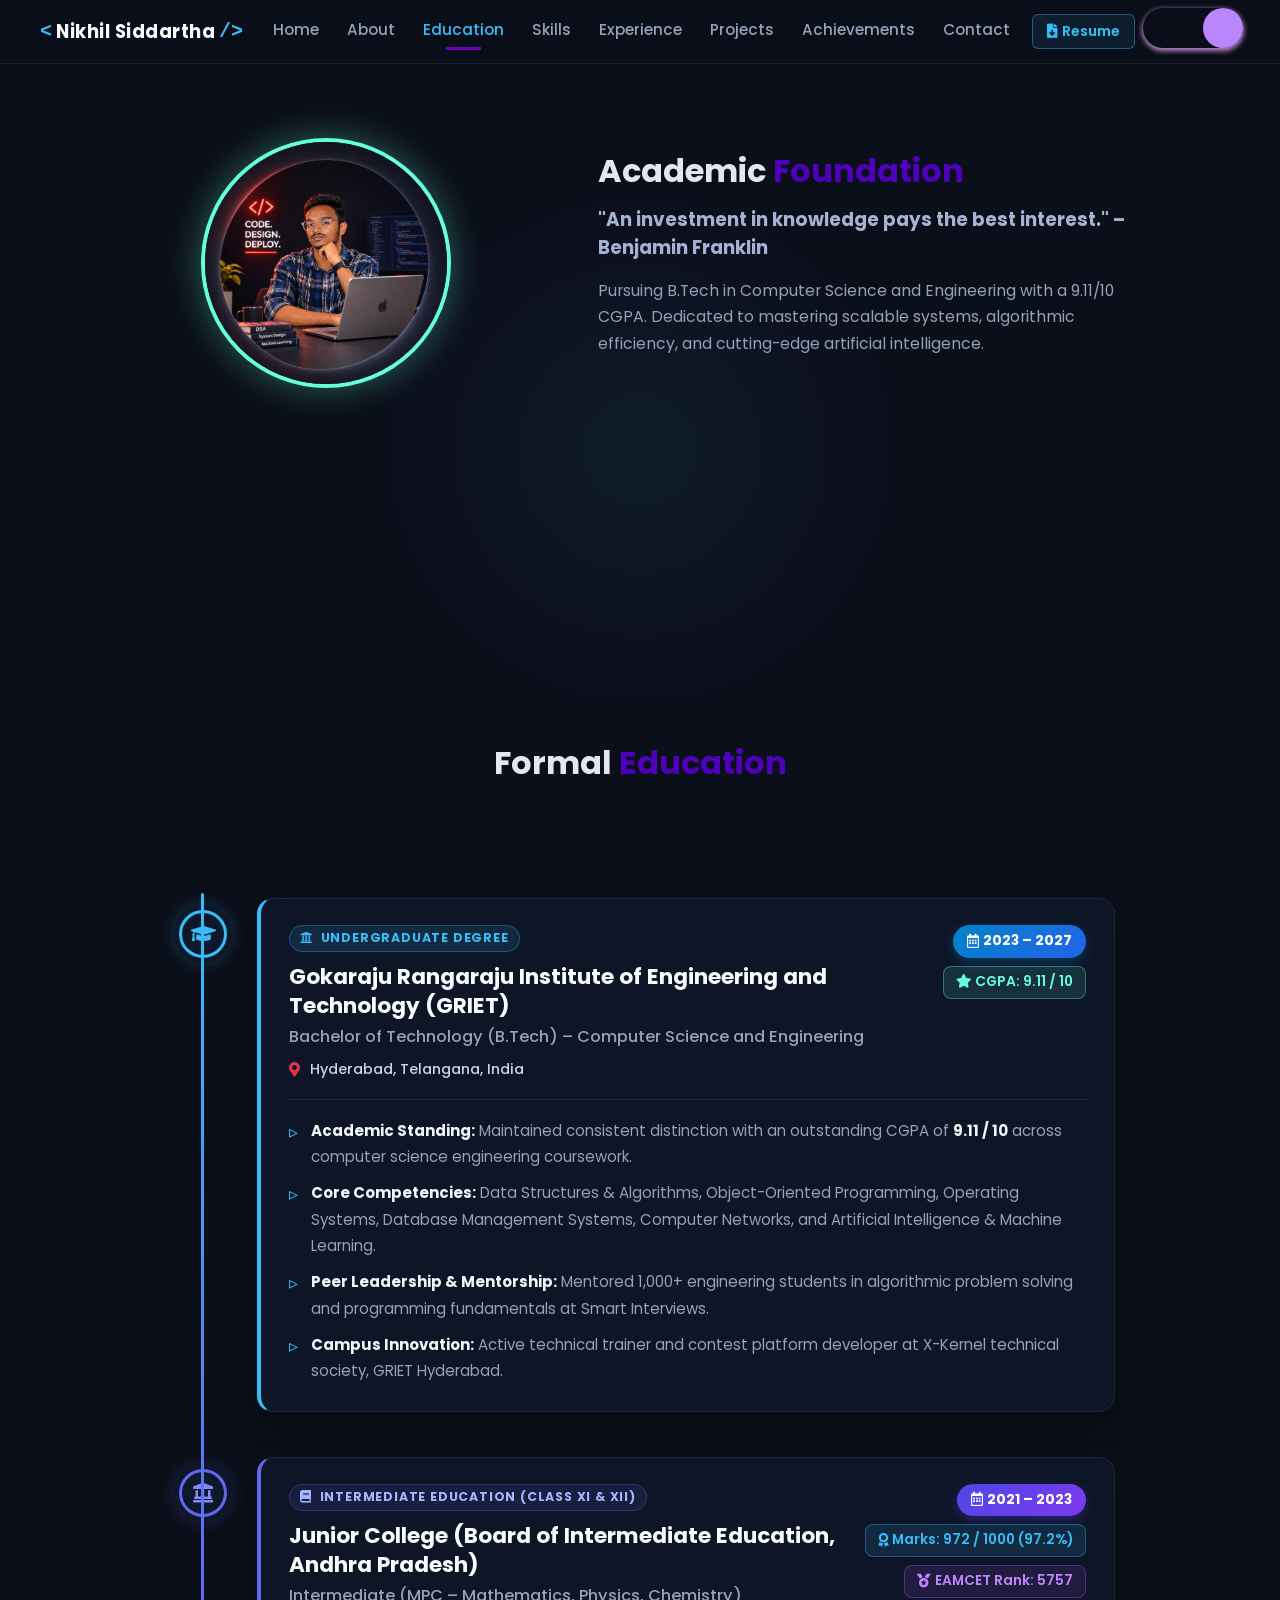
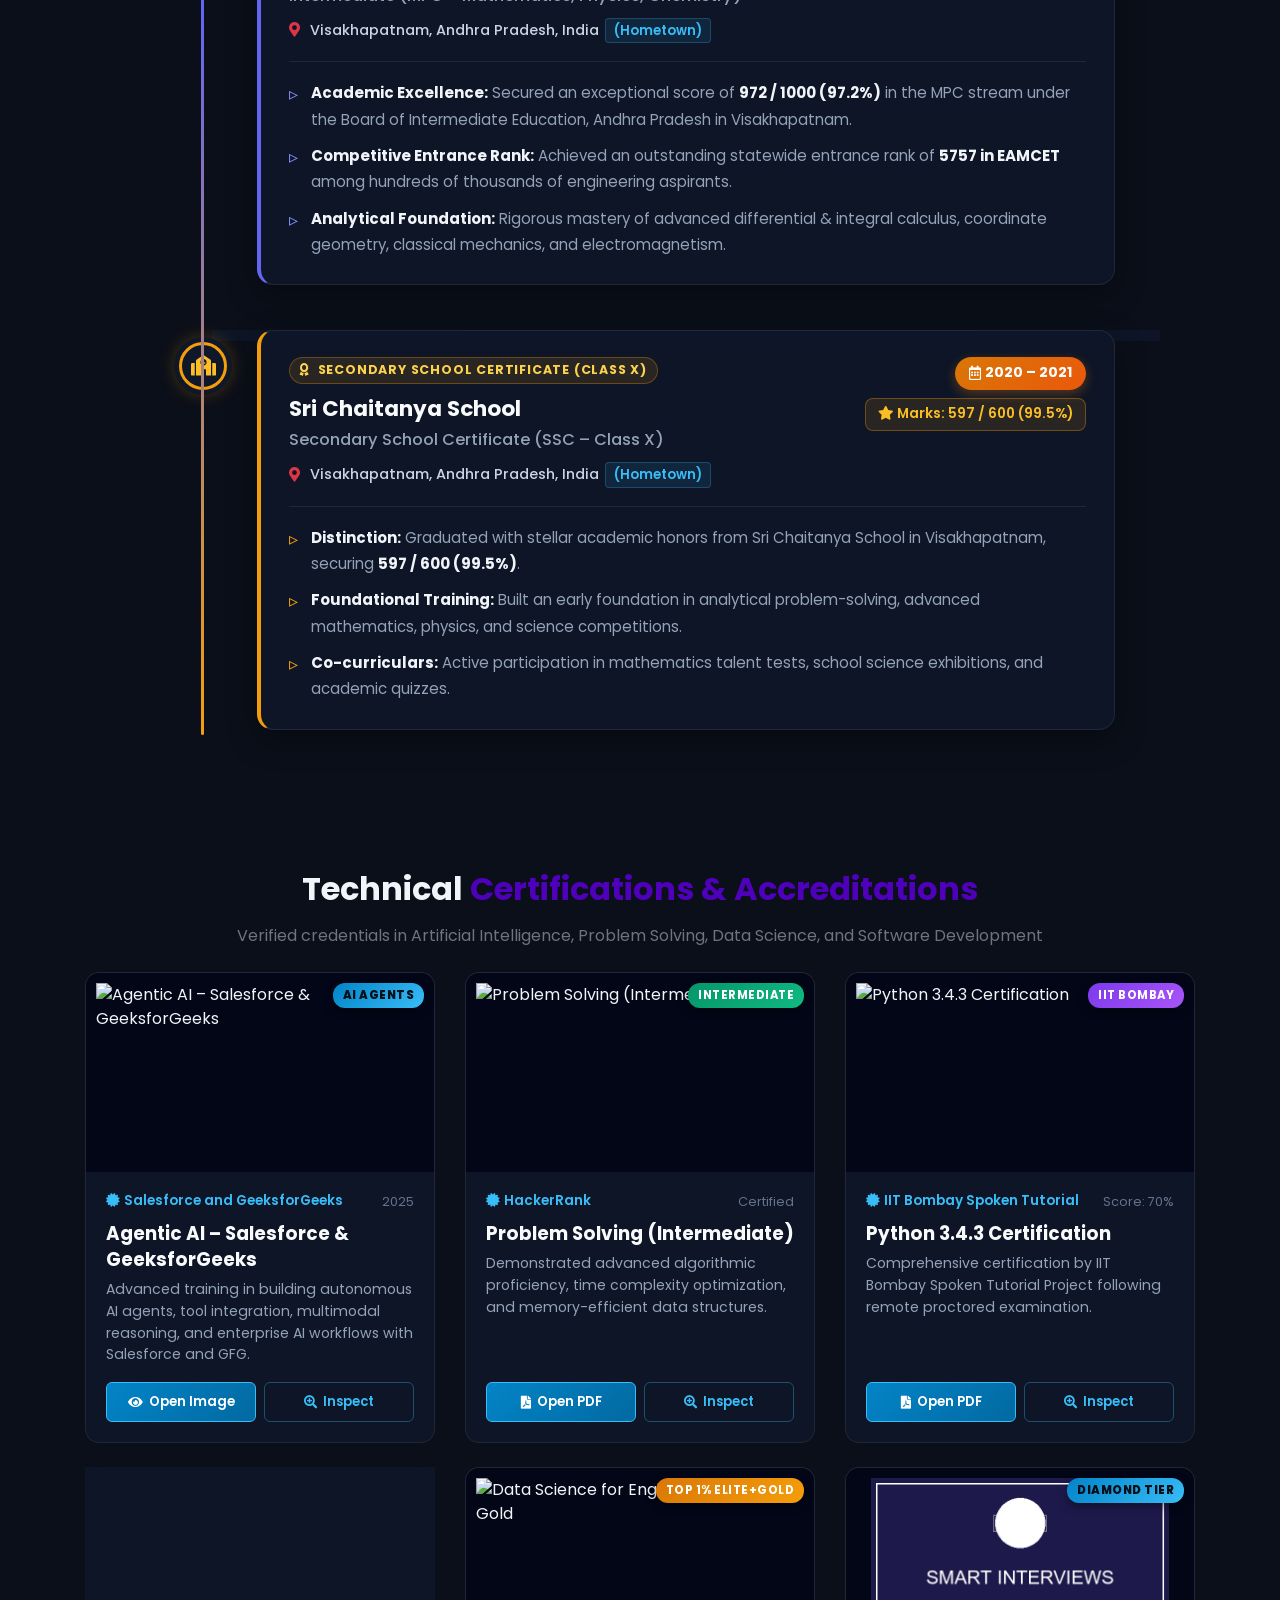
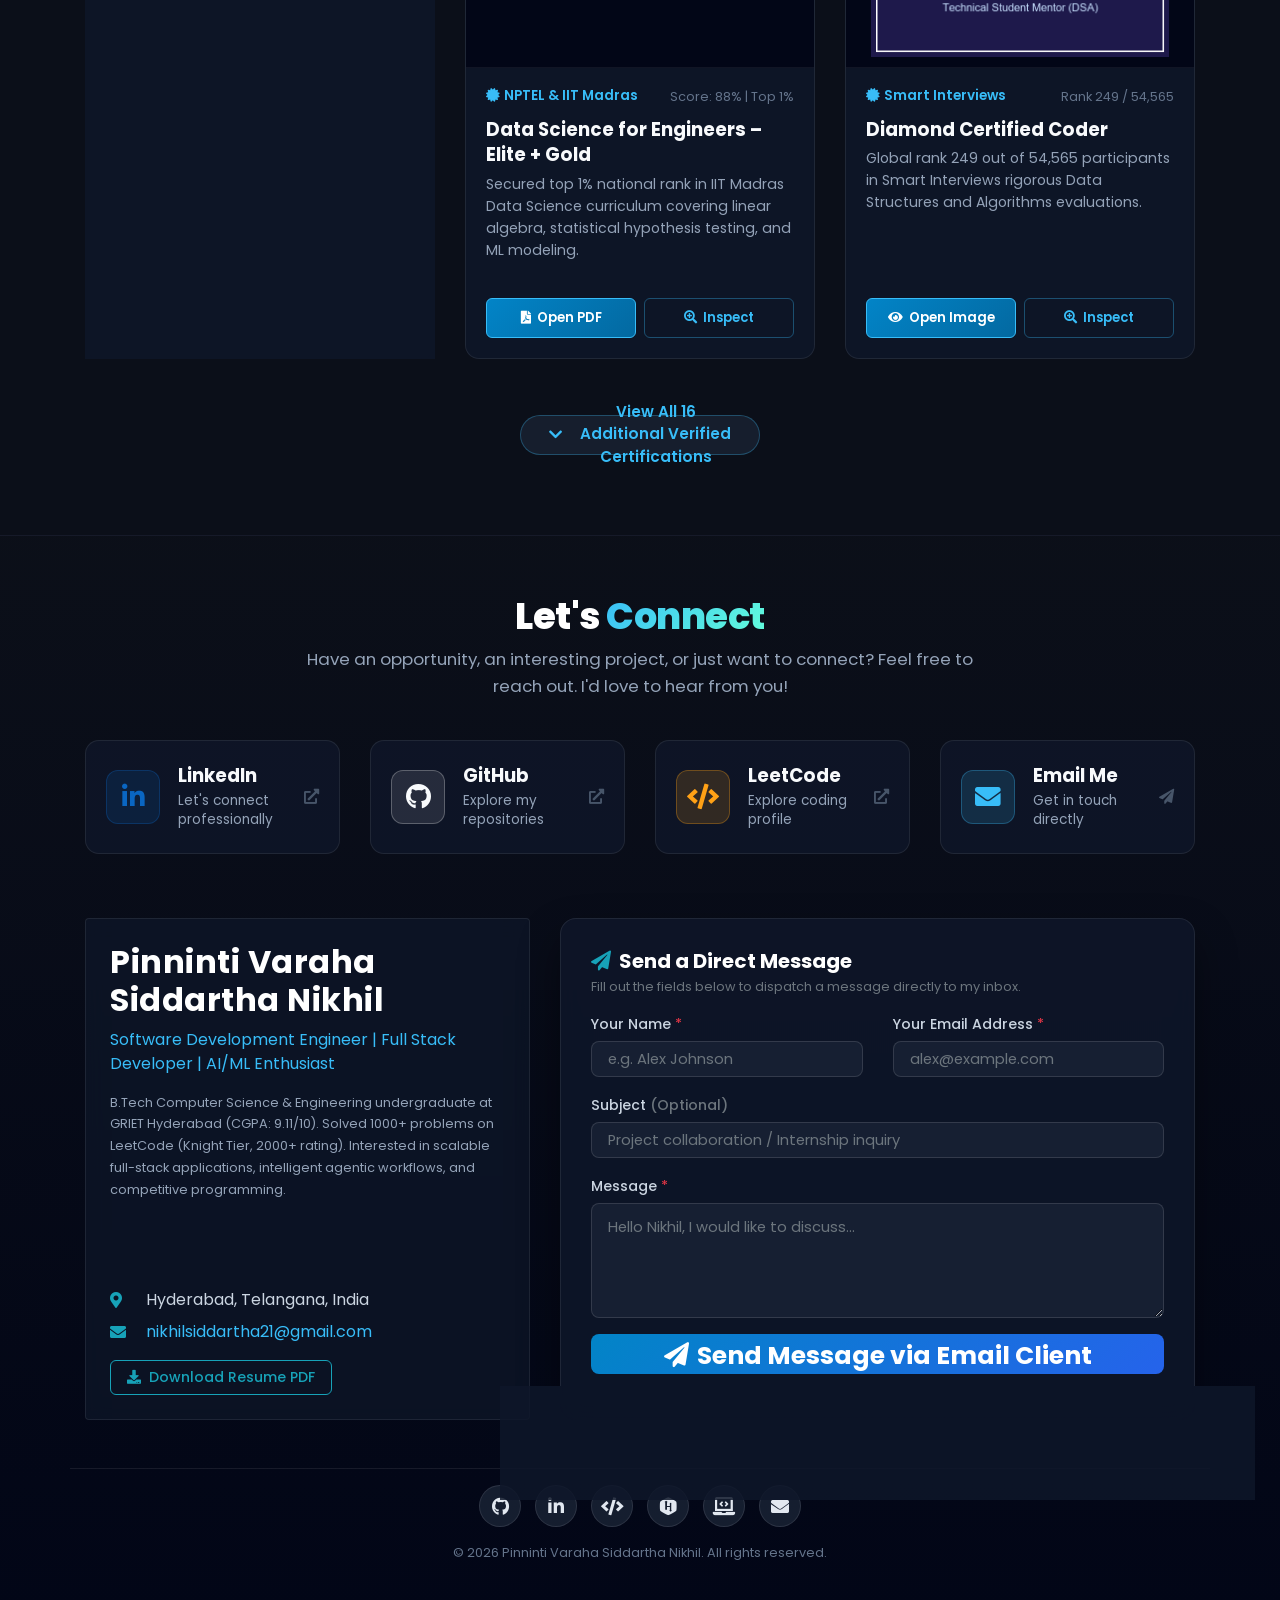
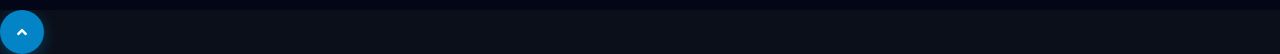
==== commit 05ae0606: "UI/UX Major Upgrade: interactive workspace, typing code terminal, 3D tilt cards, skills constellatio" ====
--- a/education.html
+++ b/education.html
@@ -36,6 +36,7 @@
     <link rel="stylesheet" href="assets/css/contact.css">
     <link rel="stylesheet" type="text/css" href="assets/css/style.css" />
     <link rel="stylesheet" href="assets/css/cursor.css">
+    <link rel="stylesheet" href="assets/css/developer-experience.css">
     <link rel="stylesheet" href="https://cdnjs.cloudflare.com/ajax/libs/font-awesome/5.15.1/css/all.min.css" />
     <link id='favicon' rel="shortcut icon" href="assets/images/favicon.png" type="image/x-png">
     <script defer src="./assets/js/dynamicTitle.js"></script>
@@ -257,6 +258,7 @@
     <script src="https://unpkg.com/scrollreveal"></script>
     <script type="text/javascript" src="./assets/js/education.js"></script>
     <script type="text/javascript" src="./assets/js/achievements-certifications.js"></script>
+    <script src="assets/js/developer-experience.js"></script>
 </body>
 
 </html>
--- a/assets/css/developer-experience.css
+++ b/assets/css/developer-experience.css
@@ -0,0 +1,696 @@
+/* ==========================================================================
+   DEVELOPER EXPERIENCE & INTERACTIVE WORKSPACE DESIGN SYSTEM
+   Theme: Interactive Engineer – From Code to Intelligence
+   Colors: Deep Navy (#050b14, #0b1120), Cyan (#38bdf8), Teal (#64ffda), Indigo (#6366f1)
+   ========================================================================== */
+
+:root {
+  --bg-primary: #070c18;
+  --bg-secondary: #0b1329;
+  --bg-card: rgba(15, 23, 42, 0.75);
+  --bg-card-hover: rgba(15, 23, 42, 0.95);
+  --border-subtle: rgba(255, 255, 255, 0.08);
+  --border-accent: rgba(56, 189, 248, 0.35);
+  --border-glow: rgba(56, 189, 248, 0.6);
+  --accent-cyan: #38bdf8;
+  --accent-teal: #64ffda;
+  --accent-indigo: #6366f1;
+  --accent-amber: #f59e0b;
+  --text-main: #f8fafc;
+  --text-muted: #94a3b8;
+  --text-dim: #64748b;
+  --font-code: 'Fira Code', 'Courier New', monospace;
+}
+
+/* Subtle Cursor Spotlight (Radial Gradient Follower) */
+.cursor-spotlight {
+  position: fixed;
+  top: 0;
+  left: 0;
+  width: 600px;
+  height: 600px;
+  border-radius: 50%;
+  pointer-events: none;
+  z-index: 1;
+  background: radial-gradient(circle, rgba(56, 189, 248, 0.07) 0%, rgba(99, 102, 241, 0.03) 45%, transparent 70%);
+  transform: translate(-50%, -50%);
+  transition: opacity 0.4s ease;
+  will-change: transform, left, top;
+}
+
+/* Subtle Engineering Grid Overlay */
+.engineering-grid-bg {
+  position: absolute;
+  top: 0;
+  left: 0;
+  width: 100%;
+  height: 100%;
+  pointer-events: none;
+  z-index: 1;
+  background-image: 
+    linear-gradient(rgba(56, 189, 248, 0.03) 1px, transparent 1px),
+    linear-gradient(90deg, rgba(56, 189, 248, 0.03) 1px, transparent 1px);
+  background-size: 40px 40px;
+  mask-image: radial-gradient(circle at 50% 30%, black 40%, transparent 80%);
+  -webkit-mask-image: radial-gradient(circle at 50% 30%, black 40%, transparent 80%);
+}
+
+/* Scroll Progress Bar */
+.scroll-progress-bar {
+  position: fixed;
+  top: 0;
+  left: 0;
+  height: 3px;
+  width: 0%;
+  background: linear-gradient(90deg, #38bdf8, #64ffda, #6366f1);
+  z-index: 100001;
+  transition: width 0.1s linear;
+  box-shadow: 0 0 10px rgba(56, 189, 248, 0.5);
+}
+
+/* ==========================================================================
+   1. HERO SECTION & CODING TERMINAL
+   ========================================================================== */
+
+.hero-workspace-grid {
+  display: grid;
+  grid-template-columns: 1.1fr 0.9fr;
+  align-items: center;
+  gap: 40px;
+  width: 100%;
+  max-width: 1240px;
+  margin: 0 auto;
+}
+
+@media (max-width: 991px) {
+  .hero-workspace-grid {
+    grid-template-columns: 1fr;
+    gap: 35px;
+    text-align: center;
+  }
+}
+
+/* Character-by-character animated name reveal */
+.char-reveal-container {
+  display: inline-block;
+}
+
+.char-reveal-container .char-span {
+  display: inline-block;
+  opacity: 0;
+  transform: translateY(18px);
+  animation: charSlideUp 0.5s cubic-bezier(0.2, 0.8, 0.2, 1) forwards;
+}
+
+@keyframes charSlideUp {
+  to {
+    opacity: 1;
+    transform: translateY(0);
+  }
+}
+
+/* Hero Badge */
+.hero-status-pill {
+  display: inline-flex;
+  align-items: center;
+  gap: 8px;
+  padding: 6px 14px;
+  border-radius: 20px;
+  background: rgba(56, 189, 248, 0.1);
+  border: 1px solid rgba(56, 189, 248, 0.3);
+  color: #38bdf8;
+  font-size: 0.85rem;
+  font-weight: 600;
+  letter-spacing: 0.5px;
+  margin-bottom: 20px;
+}
+
+.status-dot-pulse {
+  width: 8px;
+  height: 8px;
+  border-radius: 50%;
+  background: #64ffda;
+  box-shadow: 0 0 8px #64ffda;
+  animation: pulseGreen 2s infinite;
+}
+
+@keyframes pulseGreen {
+  0%, 100% { opacity: 1; transform: scale(1); }
+  50% { opacity: 0.4; transform: scale(0.85); }
+}
+
+/* Hero Magnetic Buttons */
+.magnetic-btn {
+  position: relative;
+  display: inline-flex;
+  align-items: center;
+  justify-content: center;
+  gap: 10px;
+  padding: 13px 26px;
+  border-radius: 10px;
+  font-weight: 600;
+  font-size: 0.95rem;
+  letter-spacing: 0.2px;
+  text-decoration: none !important;
+  transition: transform 0.25s cubic-bezier(0.2, 0.8, 0.2, 1), box-shadow 0.25s ease, border-color 0.25s ease;
+  overflow: hidden;
+  cursor: pointer;
+}
+
+.magnetic-btn-primary {
+  background: linear-gradient(135deg, #0284c7 0%, #2563eb 100%);
+  color: #ffffff !important;
+  border: 1px solid rgba(56, 189, 248, 0.4);
+  box-shadow: 0 4px 18px rgba(2, 132, 199, 0.35);
+}
+
+.magnetic-btn-primary:hover {
+  transform: translateY(-3px);
+  box-shadow: 0 8px 25px rgba(56, 189, 248, 0.5);
+  border-color: #38bdf8;
+}
+
+.magnetic-btn-secondary {
+  background: rgba(15, 23, 42, 0.85);
+  color: #f8fafc !important;
+  border: 1px solid rgba(255, 255, 255, 0.12);
+  backdrop-filter: blur(8px);
+}
+
+.magnetic-btn-secondary:hover {
+  background: rgba(30, 41, 59, 0.9);
+  border-color: #38bdf8;
+  color: #38bdf8 !important;
+  transform: translateY(-3px);
+  box-shadow: 0 8px 22px rgba(0, 0, 0, 0.4);
+}
+
+.magnetic-btn-outline {
+  background: transparent;
+  color: #94a3b8 !important;
+  border: 1px solid rgba(255, 255, 255, 0.12);
+}
+
+.magnetic-btn-outline:hover {
+  border-color: #64ffda;
+  color: #64ffda !important;
+  transform: translateY(-3px);
+}
+
+/* Floating Code Terminal Window in Hero */
+.hero-code-terminal {
+  background: #090e1a;
+  border: 1px solid rgba(56, 189, 248, 0.25);
+  border-radius: 12px;
+  overflow: hidden;
+  box-shadow: 0 20px 45px rgba(0, 0, 0, 0.65), 0 0 25px rgba(56, 189, 248, 0.1);
+  text-align: left;
+  font-family: var(--font-code);
+  font-size: 0.86rem;
+  line-height: 1.6;
+  transition: transform 0.3s ease, border-color 0.3s ease, box-shadow 0.3s ease;
+  position: relative;
+  z-index: 2;
+}
+
+.hero-code-terminal:hover {
+  border-color: rgba(56, 189, 248, 0.5);
+  box-shadow: 0 25px 55px rgba(0, 0, 0, 0.75), 0 0 35px rgba(56, 189, 248, 0.18);
+  transform: translateY(-4px);
+}
+
+.terminal-titlebar {
+  background: #0f172a;
+  padding: 10px 16px;
+  display: flex;
+  align-items: center;
+  justify-content: space-between;
+  border-bottom: 1px solid rgba(255, 255, 255, 0.08);
+}
+
+.terminal-dots {
+  display: flex;
+  gap: 7px;
+}
+
+.terminal-dot {
+  width: 11px;
+  height: 11px;
+  border-radius: 50%;
+  display: inline-block;
+}
+
+.terminal-dot.close { background: #ef4444; }
+.terminal-dot.minimize { background: #f59e0b; }
+.terminal-dot.maximize { background: #10b981; }
+
+.terminal-filename {
+  color: #94a3b8;
+  font-size: 0.8rem;
+  display: flex;
+  align-items: center;
+  gap: 6px;
+}
+
+.terminal-lang-badge {
+  color: #38bdf8;
+  font-size: 0.72rem;
+  background: rgba(56, 189, 248, 0.1);
+  padding: 2px 8px;
+  border-radius: 4px;
+}
+
+.terminal-code-body {
+  padding: 18px 20px;
+  overflow-x: auto;
+  color: #cbd5e1;
+  background: #080d19;
+}
+
+.terminal-code-body pre {
+  margin: 0;
+  font-family: inherit;
+  font-size: inherit;
+  color: inherit;
+  line-height: 1.65;
+}
+
+/* Syntax Highlighting */
+.syn-kw { color: #f472b6; font-weight: 600; }     /* public, class, static, return, if, while */
+.syn-type { color: #38bdf8; }                       /* int, boolean, String */
+.syn-fn { color: #60a5fa; font-weight: 500; }       /* binarySearch, solve */
+.syn-var { color: #e2e8f0; }                        /* target, arr, low, high */
+.syn-num { color: #f59e0b; }                        /* 0, 1, 2 */
+.syn-str { color: #a3e635; }                        /* strings */
+.syn-com { color: #64748b; font-style: italic; }    /* comments */
+.syn-punct { color: #94a3b8; }                      /* brackets, commas */
+
+.typing-cursor {
+  display: inline-block;
+  width: 8px;
+  height: 1.15em;
+  vertical-align: text-bottom;
+  background-color: #38bdf8;
+  margin-left: 3px;
+  animation: blinkCursor 1s step-end infinite;
+}
+
+@keyframes blinkCursor {
+  0%, 100% { opacity: 1; }
+  50% { opacity: 0; }
+}
+
+/* ==========================================================================
+   2. 3D INTERACTIVE PROJECT CARDS
+   ========================================================================== */
+
+.tilt-card-wrapper {
+  perspective: 1200px;
+  transform-style: preserve-3d;
+  height: 100%;
+}
+
+.interactive-tilt-card {
+  position: relative;
+  background: rgba(15, 23, 42, 0.85);
+  border: 1px solid rgba(255, 255, 255, 0.08);
+  border-radius: 16px;
+  overflow: hidden;
+  transition: transform 0.15s ease-out, border-color 0.3s ease, box-shadow 0.3s ease;
+  transform-style: preserve-3d;
+  backdrop-filter: blur(12px);
+  height: 100%;
+  display: flex;
+  flex-direction: column;
+}
+
+.interactive-tilt-card::before {
+  content: "";
+  position: absolute;
+  inset: -1px;
+  border-radius: 16px;
+  padding: 1px;
+  background: linear-gradient(135deg, rgba(56, 189, 248, 0.4), transparent 40%, rgba(99, 102, 241, 0.3));
+  -webkit-mask: linear-gradient(#fff 0 0) content-box, linear-gradient(#fff 0 0);
+  -webkit-mask-composite: xor;
+  mask-composite: exclude;
+  opacity: 0;
+  transition: opacity 0.35s ease;
+  pointer-events: none;
+}
+
+.interactive-tilt-card:hover::before {
+  opacity: 1;
+}
+
+.interactive-tilt-card:hover {
+  box-shadow: 0 20px 45px rgba(0, 0, 0, 0.55), 0 0 25px rgba(56, 189, 248, 0.15);
+}
+
+.card-glare {
+  position: absolute;
+  inset: 0;
+  background: radial-gradient(circle 350px at var(--mouse-x, 50%) var(--mouse-y, 50%), rgba(255, 255, 255, 0.06), transparent 80%);
+  pointer-events: none;
+  opacity: 0;
+  transition: opacity 0.3s ease;
+}
+
+.interactive-tilt-card:hover .card-glare {
+  opacity: 1;
+}
+
+.card-media-box {
+  position: relative;
+  width: 100%;
+  height: 220px;
+  overflow: hidden;
+  background: #090e1a;
+}
+
+.card-media-box img {
+  width: 100%;
+  height: 100%;
+  object-fit: cover;
+  transition: transform 0.6s cubic-bezier(0.2, 0.8, 0.2, 1);
+}
+
+.interactive-tilt-card:hover .card-media-box img {
+  transform: scale(1.06);
+}
+
+/* Architecture Pipeline Flow in Modal */
+.pipeline-flow-container {
+  background: #080d1a;
+  border: 1px solid rgba(56, 189, 248, 0.2);
+  border-radius: 10px;
+  padding: 16px;
+  margin: 16px 0;
+}
+
+.pipeline-steps {
+  display: flex;
+  flex-wrap: wrap;
+  align-items: center;
+  gap: 10px;
+  justify-content: space-between;
+}
+
+.pipeline-step {
+  flex: 1 1 120px;
+  background: rgba(30, 41, 59, 0.6);
+  border: 1px solid rgba(255, 255, 255, 0.08);
+  border-radius: 8px;
+  padding: 10px 12px;
+  text-align: center;
+  font-size: 0.82rem;
+  color: #e2e8f0;
+  position: relative;
+}
+
+.pipeline-step.active-step {
+  border-color: #38bdf8;
+  background: rgba(56, 189, 248, 0.12);
+  color: #38bdf8;
+  font-weight: 600;
+}
+
+.pipeline-arrow {
+  color: #38bdf8;
+  font-size: 0.9rem;
+}
+
+/* ==========================================================================
+   3. INTERACTIVE SKILLS CONSTELLATION GRAPH
+   ========================================================================== */
+
+.skills-constellation-section {
+  position: relative;
+  padding: 60px 0;
+  overflow: hidden;
+}
+
+.constellation-wrapper {
+  position: relative;
+  width: 100%;
+  min-height: 520px;
+  background: rgba(11, 19, 38, 0.6);
+  border: 1px solid rgba(56, 189, 248, 0.2);
+  border-radius: 20px;
+  overflow: hidden;
+  box-shadow: 0 15px 45px rgba(0, 0, 0, 0.5);
+  backdrop-filter: blur(12px);
+}
+
+#constellationCanvas {
+  position: absolute;
+  top: 0;
+  left: 0;
+  width: 100%;
+  height: 100%;
+  z-index: 1;
+}
+
+.constellation-overlay-info {
+  position: absolute;
+  bottom: 20px;
+  left: 20px;
+  right: 20px;
+  z-index: 3;
+  pointer-events: none;
+}
+
+.constellation-hint-pill {
+  display: inline-flex;
+  align-items: center;
+  gap: 8px;
+  background: rgba(15, 23, 42, 0.85);
+  border: 1px solid rgba(255, 255, 255, 0.12);
+  padding: 6px 14px;
+  border-radius: 20px;
+  color: #94a3b8;
+  font-size: 0.82rem;
+  backdrop-filter: blur(8px);
+}
+
+/* Category detail drawer panel */
+.constellation-detail-panel {
+  position: absolute;
+  top: 20px;
+  right: 20px;
+  width: 320px;
+  max-width: calc(100% - 40px);
+  background: rgba(15, 23, 42, 0.95);
+  border: 1px solid rgba(56, 189, 248, 0.4);
+  border-radius: 14px;
+  padding: 20px;
+  z-index: 4;
+  backdrop-filter: blur(14px);
+  box-shadow: 0 15px 35px rgba(0, 0, 0, 0.6);
+  opacity: 0;
+  transform: translateX(20px);
+  pointer-events: none;
+  transition: opacity 0.3s ease, transform 0.3s ease;
+}
+
+.constellation-detail-panel.active {
+  opacity: 1;
+  transform: translateX(0);
+  pointer-events: auto;
+}
+
+/* ==========================================================================
+   4. DEDICATED INTERACTIVE PORTFOLIO CLI TERMINAL
+   ========================================================================== */
+
+.cli-terminal-section {
+  position: relative;
+  padding: 70px 0;
+}
+
+.cli-terminal-window {
+  max-width: 900px;
+  margin: 0 auto;
+  background: #060b14;
+  border: 1px solid rgba(56, 189, 248, 0.3);
+  border-radius: 14px;
+  box-shadow: 0 25px 60px rgba(0, 0, 0, 0.75), 0 0 35px rgba(56, 189, 248, 0.12);
+  overflow: hidden;
+  font-family: var(--font-code);
+}
+
+.cli-titlebar {
+  background: #0f172a;
+  padding: 12px 18px;
+  display: flex;
+  align-items: center;
+  justify-content: space-between;
+  border-bottom: 1px solid rgba(255, 255, 255, 0.08);
+}
+
+.cli-title-text {
+  color: #e2e8f0;
+  font-size: 0.85rem;
+  font-weight: 500;
+  display: flex;
+  align-items: center;
+  gap: 8px;
+}
+
+.cli-screen {
+  padding: 20px 24px;
+  min-height: 380px;
+  max-height: 520px;
+  overflow-y: auto;
+  font-size: 0.92rem;
+  line-height: 1.6;
+  color: #cbd5e1;
+}
+
+.cli-screen::-webkit-scrollbar {
+  width: 8px;
+}
+.cli-screen::-webkit-scrollbar-thumb {
+  background: rgba(56, 189, 248, 0.3);
+  border-radius: 4px;
+}
+
+.cli-prompt-line {
+  display: flex;
+  align-items: center;
+  flex-wrap: wrap;
+  gap: 8px;
+  margin-top: 10px;
+}
+
+.cli-prompt-user {
+  color: #64ffda;
+  font-weight: 600;
+}
+
+.cli-prompt-path {
+  color: #38bdf8;
+}
+
+.cli-prompt-symbol {
+  color: #f8fafc;
+}
+
+.cli-input-field {
+  flex: 1;
+  min-width: 140px;
+  background: transparent;
+  border: none;
+  outline: none;
+  color: #ffffff;
+  font-family: inherit;
+  font-size: inherit;
+  caret-color: #38bdf8;
+}
+
+.cli-response {
+  margin: 6px 0 16px 0;
+  animation: cliFadeIn 0.2s ease;
+}
+
+@keyframes cliFadeIn {
+  from { opacity: 0; transform: translateY(4px); }
+  to { opacity: 1; transform: translateY(0); }
+}
+
+.cli-quick-commands {
+  display: flex;
+  flex-wrap: wrap;
+  gap: 6px;
+  padding: 10px 18px;
+  background: #090e1a;
+  border-top: 1px solid rgba(255, 255, 255, 0.06);
+}
+
+.cli-quick-chip {
+  background: rgba(30, 41, 59, 0.6);
+  border: 1px solid rgba(56, 189, 248, 0.2);
+  color: #7dd3fc;
+  font-size: 0.78rem;
+  padding: 3px 10px;
+  border-radius: 4px;
+  cursor: pointer;
+  transition: all 0.2s ease;
+}
+
+.cli-quick-chip:hover {
+  background: rgba(56, 189, 248, 0.15);
+  border-color: #38bdf8;
+  color: #ffffff;
+}
+
+/* ==========================================================================
+   5. ACHIEVEMENTS & CERTIFICATES GLOW & INTERACTION
+   ========================================================================== */
+
+.achievement-glow-card {
+  position: relative;
+  background: rgba(15, 23, 42, 0.85);
+  border: 1px solid rgba(255, 255, 255, 0.08);
+  border-radius: 14px;
+  padding: 22px;
+  transition: transform 0.3s ease, border-color 0.3s ease, box-shadow 0.3s ease;
+  overflow: hidden;
+  height: 100%;
+}
+
+.achievement-glow-card:hover {
+  transform: translateY(-5px);
+  border-color: rgba(56, 189, 248, 0.45);
+  box-shadow: 0 15px 35px rgba(0, 0, 0, 0.5), 0 0 20px rgba(56, 189, 248, 0.15);
+}
+
+.achievement-top-performer {
+  border-color: rgba(234, 179, 8, 0.4);
+  background: linear-gradient(145deg, rgba(30, 27, 75, 0.6), rgba(15, 23, 42, 0.9));
+}
+
+.achievement-top-performer:hover {
+  border-color: #facc15;
+  box-shadow: 0 15px 35px rgba(0, 0, 0, 0.6), 0 0 25px rgba(250, 204, 21, 0.2);
+}
+
+.badge-glow-img {
+  transition: transform 0.35s cubic-bezier(0.2, 0.8, 0.2, 1), filter 0.35s ease;
+}
+
+.achievement-glow-card:hover .badge-glow-img {
+  transform: scale(1.08);
+  filter: drop-shadow(0 0 12px rgba(56, 189, 248, 0.5));
+}
+
+/* ==========================================================================
+   6. SCROLL TIMELINE ANIMATIONS & COUNTERS
+   ========================================================================== */
+
+.scroll-reveal {
+  opacity: 0;
+  transform: translateY(30px);
+  transition: opacity 0.6s cubic-bezier(0.2, 0.8, 0.2, 1), transform 0.6s cubic-bezier(0.2, 0.8, 0.2, 1);
+  will-change: opacity, transform;
+}
+
+.scroll-reveal.revealed {
+  opacity: 1;
+  transform: translateY(0);
+}
+
+/* Reduced Motion Override */
+@media (prefers-reduced-motion: reduce) {
+  *, ::before, ::after {
+    animation-duration: 0.01ms !important;
+    animation-iteration-count: 1 !important;
+    transition-duration: 0.01ms !important;
+    scroll-behavior: auto !important;
+  }
+  .cursor-spotlight,
+  .card-glare,
+  #constellationCanvas {
+    display: none !important;
+  }
+}
